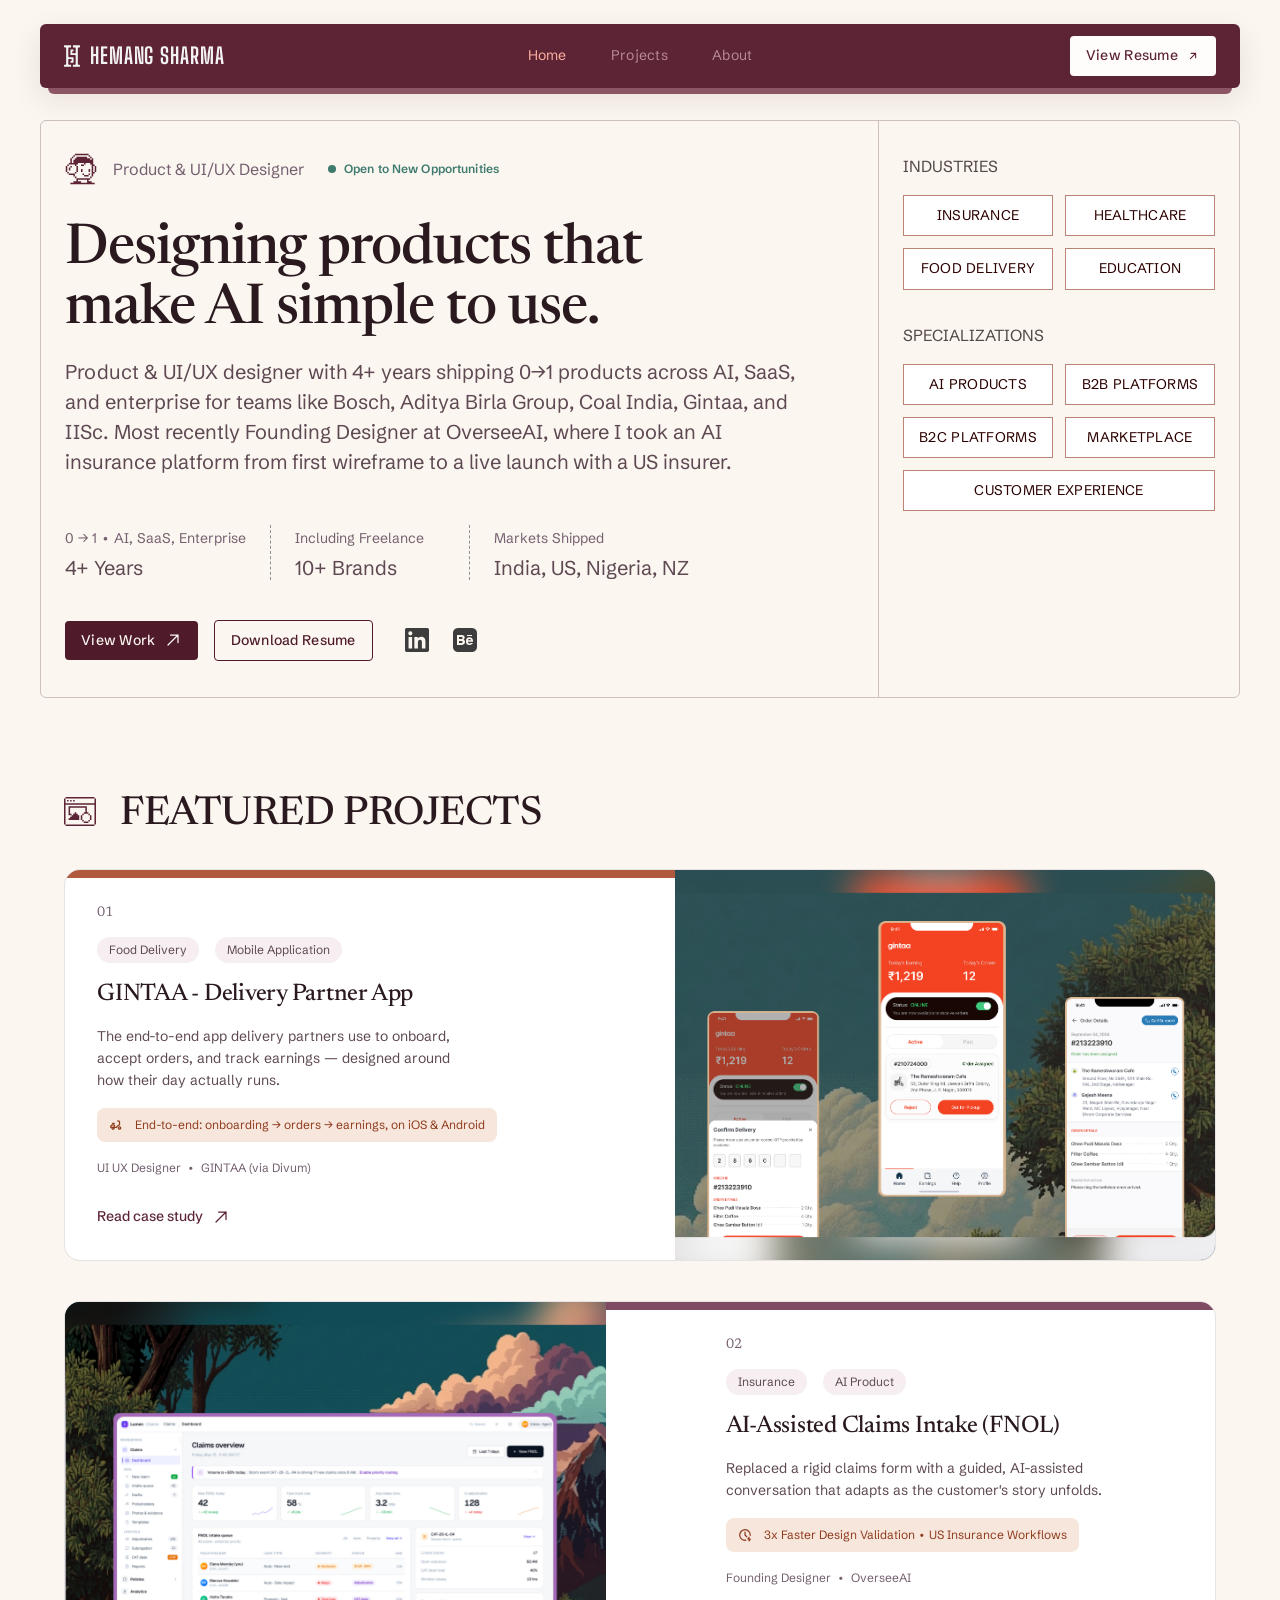
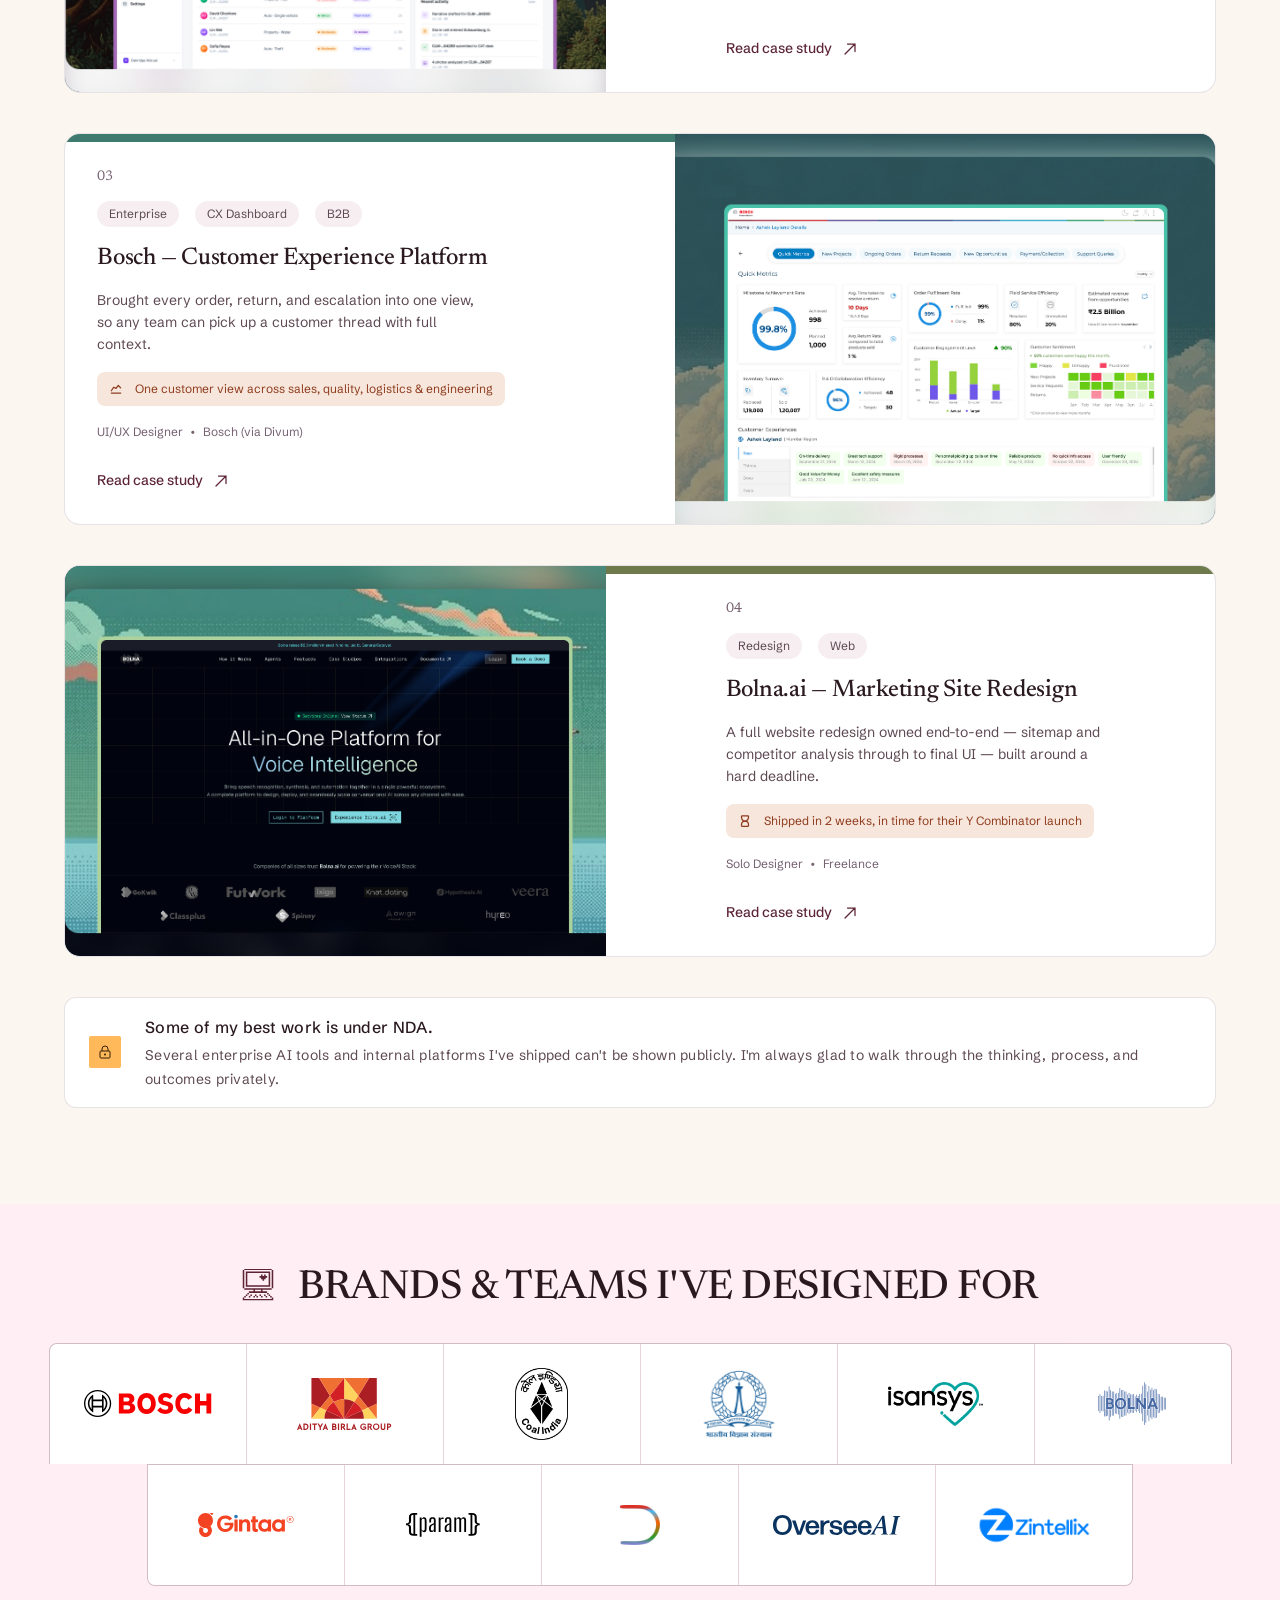
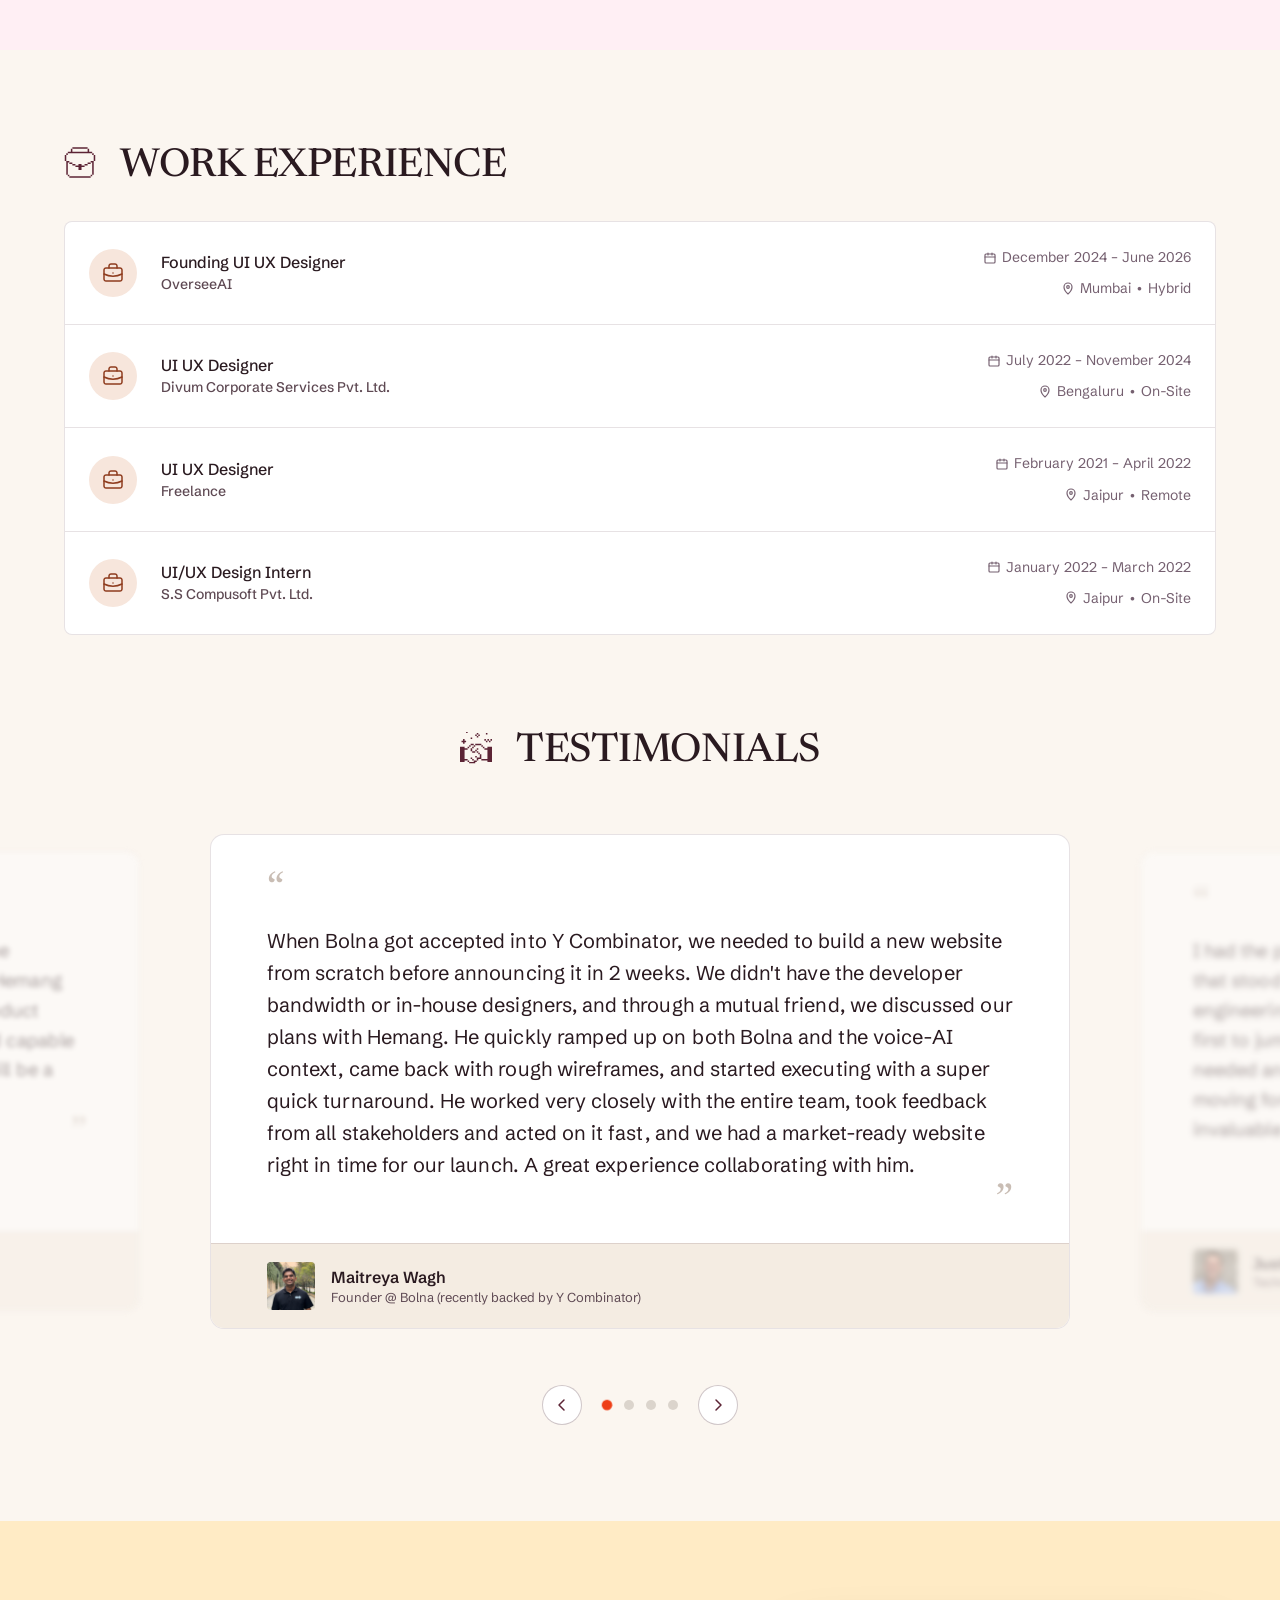
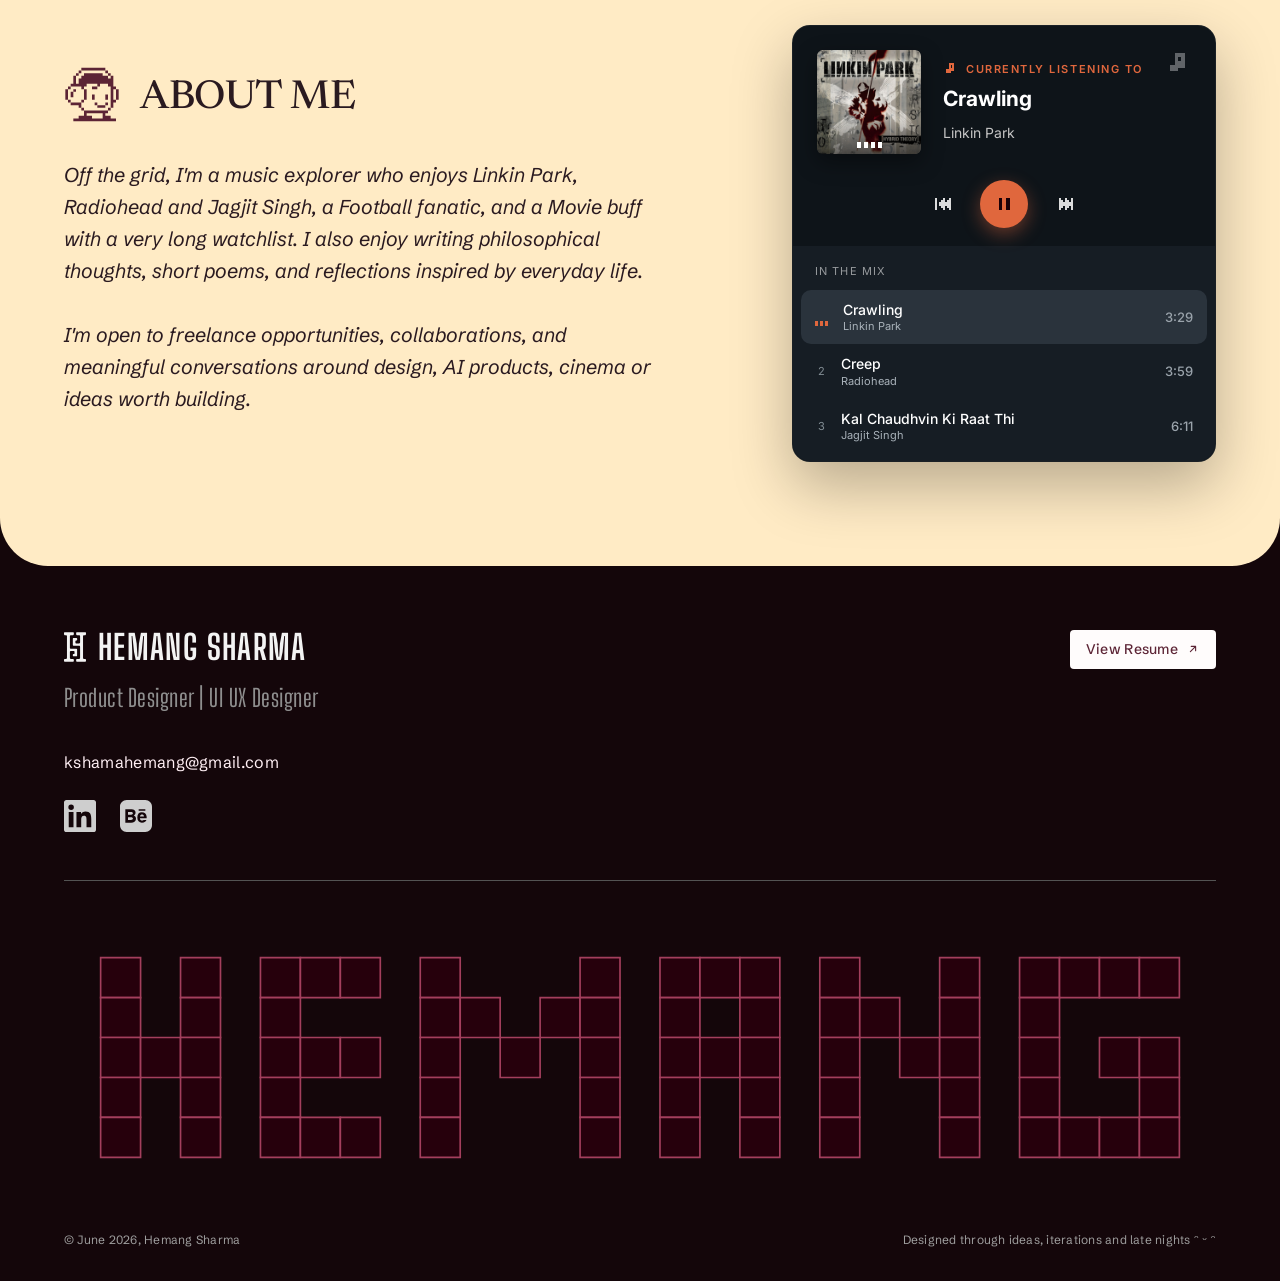
==== index.html @ e837368c "init commit" ====
<!DOCTYPE html>
<html lang="en">
<head>
<meta charset="UTF-8">
<meta name="viewport" content="width=device-width, initial-scale=1.0">
<title>Hemang Sharma — Product & UI/UX Designer</title>
<meta name="description" content="Product & UI/UX designer with 4+ years shipping 0→1 products across AI, SaaS, and enterprise.">
<link rel="preconnect" href="https://fonts.googleapis.com">
<link rel="preconnect" href="https://fonts.gstatic.com" crossorigin>
<link href="https://fonts.googleapis.com/css2?family=Newsreader:ital,opsz,wght@0,6..72,400;0,6..72,500;0,6..72,600;1,6..72,400;1,6..72,500&family=Schibsted+Grotesk:ital,wght@0,400;0,500;0,600;0,700;1,400;1,500&family=Big+Shoulders+Display:wght@400;500;600;700&family=Inter:wght@400;500;600;700&display=swap" rel="stylesheet">
<link rel="stylesheet" href="assets/styles.css">
<style id="ld-critical">
  #loader{display:none}
  html.loading{overflow:hidden}
  html.loading body{overflow:hidden}
  html.loading #loader{display:flex}
</style>
<script>
  (function(){
    try{
      var nav = (performance.getEntriesByType && performance.getEntriesByType('navigation')[0]) || null;
      var isReload = nav ? nav.type === 'reload' : (performance.navigation && performance.navigation.type === 1);
      var seen = false;
      try { seen = !!sessionStorage.getItem('hs_loaded'); } catch(e){}
      if(!seen || isReload){ document.documentElement.classList.add('loading'); }
    }catch(e){}
  })();
</script>
</head>
<body>

<!-- ============================ LOADER ============================ -->
<div id="loader" role="status" aria-live="polite" aria-label="Loading portfolio">
  <div class="ld-vignette" aria-hidden="true"></div>
  <div class="ld-top">
    <span class="ld-tag">PORTFOLIO</span>
    <span class="ld-tag">&copy; 2026</span>
  </div>

  <div class="ld-center">
    <div class="ld-mono" aria-hidden="true">
      <svg class="ghost" viewBox="0 0 60.87 82.07" fill="currentColor" xmlns="http://www.w3.org/2000/svg">
        <path d="M27.2,76.02c-.09-1.11-.96-2.07-2-2.05-2.62,0-4.03,0-6.65,0-1.13.09-2.25-.98-2.22-2.24v-17.44c0-1.27,1.03-2.3,2.3-2.3,2.96,0,6.22,0,8.52,0,1-.03,1.94.73,1.94,1.6-.01,1.11.02,4.02-.01,5.13-.05.84-.99,1.48-1.92,1.5-1.18,0,.2-.02-.99,0-.94.01-1.73.8-1.7,1.61,0,1.08-.02,2.17,0,3.25.02.84.91,1.54,1.86,1.51,3.54,0,4.52,0,8.06,0,.71.02,1.38-.37,1.69-.92.26-.41.18-.89.19-1.33,0-5.1,0-12,0-17.11.04-.87-.88-1.68-1.88-1.66-4.48,0-10.23,0-15.32,0-1.52,0-2.74-1.23-2.74-2.75V10.45c0-1.18.95-2.21,2.03-2.22,2.68-.01,4.16,0,6.84,0,1.1.03,1.99-1.08,2.02-2.24.01-1.36,0-2.15,0-3.52.06-1.05-.57-2.14-1.5-2.45C16.59,0,12.3.02,3.17.01c-.6.01-1.21-.06-1.81.06C.59.44-.04,1.32,0,2.27c0,1.44,0,2.29,0,3.72,0,1.17.94,2.29,2.03,2.24,2.62-.01,1.45-.02,4.08,0,1.16-.03,2.18,1.17,2.08,2.43v60.86c.08,1.25-.91,2.5-2.09,2.43-2.62,0-1.45,0-4.08,0-1.03,0-1.97.94-2.02,2.07-.02,1.49,0,2.21,0,3.7-.04,1.22.94,2.36,2.06,2.33,9.26.01,13.68,0,22.93,0,1.19.1,2.25-1.09,2.22-2.36,0-1.49.03-2.2-.01-3.68Z"/>
        <path d="M60.85,76.03c-.06-1.13-1-2.08-2.02-2.07-2.62,0-1.45,0-4.08,0-1.17.06-2.17-1.18-2.09-2.43V10.66c-.09-1.26.92-2.46,2.08-2.43,2.62-.01,1.45,0,4.08,0,1.1.05,2.03-1.07,2.03-2.24,0-1.43,0-2.29,0-3.72.04-.96-.59-1.83-1.36-2.2-.6-.12-1.21-.05-1.81-.06-9.13.01-13.42,0-22.56.01-.93.31-1.56,1.4-1.5,2.45.01,1.36,0,2.15,0,3.52.03,1.16.92,2.27,2.02,2.24,2.68,0,4.16-.01,6.84,0,1.08,0,2.02,1.04,2.03,2.22v17.95c0,1.44-1.16,2.61-2.61,2.61-2.55,0-6.55,0-8.35,0-1,.03-1.94-.73-1.94-1.6.01-1.11-.02-4,.01-5.11.05-.84.99-1.48,1.92-1.5,1.18,0,.04.02,1.22,0,.94-.01,1.73-.8,1.7-1.61,0-1.08.02-2.17,0-3.25-.02-.84-.91-1.54-1.86-1.51-3.54,0-4.76,0-8.3,0-.71-.02-1.38.37-1.69.92-.26.41-.18.89-.19,1.33,0,5.1,0,11.98,0,17.09-.04.87.88,1.68,1.88,1.66,4.46,0,10.51,0,15.59,0,1.44,0,2.61,1.17,2.61,2.61v31.71c.02,1.26-1.1,2.33-2.22,2.24-2.62-.01-4.03,0-6.65,0-1.04-.02-1.91.94-2,2.05-.04,1.49,0,2.2-.01,3.68-.03,1.28,1.03,2.46,2.22,2.36,9.26,0,13.68,0,22.93,0,1.12.03,2.11-1.11,2.06-2.33,0-1.49,0-2.21,0-3.7Z"/>
      </svg>
      <div class="ld-fill" id="ldFill">
        <svg viewBox="0 0 60.87 82.07" fill="currentColor" xmlns="http://www.w3.org/2000/svg">
          <path d="M27.2,76.02c-.09-1.11-.96-2.07-2-2.05-2.62,0-4.03,0-6.65,0-1.13.09-2.25-.98-2.22-2.24v-17.44c0-1.27,1.03-2.3,2.3-2.3,2.96,0,6.22,0,8.52,0,1-.03,1.94.73,1.94,1.6-.01,1.11.02,4.02-.01,5.13-.05.84-.99,1.48-1.92,1.5-1.18,0,.2-.02-.99,0-.94.01-1.73.8-1.7,1.61,0,1.08-.02,2.17,0,3.25.02.84.91,1.54,1.86,1.51,3.54,0,4.52,0,8.06,0,.71.02,1.38-.37,1.69-.92.26-.41.18-.89.19-1.33,0-5.1,0-12,0-17.11.04-.87-.88-1.68-1.88-1.66-4.48,0-10.23,0-15.32,0-1.52,0-2.74-1.23-2.74-2.75V10.45c0-1.18.95-2.21,2.03-2.22,2.68-.01,4.16,0,6.84,0,1.1.03,1.99-1.08,2.02-2.24.01-1.36,0-2.15,0-3.52.06-1.05-.57-2.14-1.5-2.45C16.59,0,12.3.02,3.17.01c-.6.01-1.21-.06-1.81.06C.59.44-.04,1.32,0,2.27c0,1.44,0,2.29,0,3.72,0,1.17.94,2.29,2.03,2.24,2.62-.01,1.45-.02,4.08,0,1.16-.03,2.18,1.17,2.08,2.43v60.86c.08,1.25-.91,2.5-2.09,2.43-2.62,0-1.45,0-4.08,0-1.03,0-1.97.94-2.02,2.07-.02,1.49,0,2.21,0,3.7-.04,1.22.94,2.36,2.06,2.33,9.26.01,13.68,0,22.93,0,1.19.1,2.25-1.09,2.22-2.36,0-1.49.03-2.2-.01-3.68Z"/>
          <path d="M60.85,76.03c-.06-1.13-1-2.08-2.02-2.07-2.62,0-1.45,0-4.08,0-1.17.06-2.17-1.18-2.09-2.43V10.66c-.09-1.26.92-2.46,2.08-2.43,2.62-.01,1.45,0,4.08,0,1.1.05,2.03-1.07,2.03-2.24,0-1.43,0-2.29,0-3.72.04-.96-.59-1.83-1.36-2.2-.6-.12-1.21-.05-1.81-.06-9.13.01-13.42,0-22.56.01-.93.31-1.56,1.4-1.5,2.45.01,1.36,0,2.15,0,3.52.03,1.16.92,2.27,2.02,2.24,2.68,0,4.16-.01,6.84,0,1.08,0,2.02,1.04,2.03,2.22v17.95c0,1.44-1.16,2.61-2.61,2.61-2.55,0-6.55,0-8.35,0-1,.03-1.94-.73-1.94-1.6.01-1.11-.02-4,.01-5.11.05-.84.99-1.48,1.92-1.5,1.18,0,.04.02,1.22,0,.94-.01,1.73-.8,1.7-1.61,0-1.08.02-2.17,0-3.25-.02-.84-.91-1.54-1.86-1.51-3.54,0-4.76,0-8.3,0-.71-.02-1.38.37-1.69.92-.26.41-.18.89-.19,1.33,0,5.1,0,11.98,0,17.09-.04.87.88,1.68,1.88,1.66,4.46,0,10.51,0,15.59,0,1.44,0,2.61,1.17,2.61,2.61v31.71c.02,1.26-1.1,2.33-2.22,2.24-2.62-.01-4.03,0-6.65,0-1.04-.02-1.91.94-2,2.05-.04,1.49,0,2.2-.01,3.68-.03,1.28,1.03,2.46,2.22,2.36,9.26,0,13.68,0,22.93,0,1.12.03,2.11-1.11,2.06-2.33,0-1.49,0-2.21,0-3.7Z"/>
        </svg>
      </div>
    </div>
    <div class="ld-name" id="ldName" aria-hidden="true"></div>
    <div class="ld-role">PRODUCT &amp; UI/UX DESIGNER</div>
  </div>

  <div class="ld-bottom">
    <div class="ld-track"><span class="ld-track-fill" id="ldTrackFill"></span></div>
    <div class="ld-count"><span id="ldCount">0</span><i>%</i></div>
  </div>
</div>
<script>
  (function(){
    var root = document.documentElement;
    var loader = document.getElementById('loader');
    if(!loader) return;
    var NAME = 'HEMANG SHARMA';

    // Build name letters with stagger index
    var nameEl = document.getElementById('ldName');
    for(var i=0;i<NAME.length;i++){
      var ch = NAME[i];
      var s = document.createElement('span');
      s.className = 'ld-ltr' + (ch === ' ' ? ' sp' : '');
      s.style.setProperty('--i', i);
      s.textContent = ch === ' ' ? '\u00A0' : ch;
      nameEl.appendChild(s);
    }

    // If we decided NOT to show the loader, clean up instantly.
    if(!root.classList.contains('loading')){ loader.parentNode && loader.parentNode.removeChild(loader); return; }
    try { sessionStorage.setItem('hs_loaded','1'); } catch(e){}

    var fill = document.getElementById('ldFill');
    var trackFill = document.getElementById('ldTrackFill');
    var countEl = document.getElementById('ldCount');

    var reduce = window.matchMedia && window.matchMedia('(prefers-reduced-motion: reduce)').matches;
    var DURATION = reduce ? 600 : 2000;
    var start = null, done = false;

    // easeOutExpo for a fast-then-settle feel
    function ease(t){ return t === 1 ? 1 : 1 - Math.pow(2, -10 * t); }

    function render(p){ // p: 0..1
      var pct = Math.round(p * 100);
      countEl.textContent = pct;
      fill.style.clipPath = 'inset(' + (100 - p*100).toFixed(2) + '% 0 0 0)';
      fill.style.webkitClipPath = 'inset(' + (100 - p*100).toFixed(2) + '% 0 0 0)';
      trackFill.style.transform = 'scaleX(' + p.toFixed(4) + ')';
    }

    function finish(){
      if(done) return; done = true;
      loader.classList.add('is-charged');           // pulse the mark
      setTimeout(function(){
        loader.classList.add('is-done');             // lift the panel
        var endMs = reduce ? 420 : 950;
        setTimeout(function(){
          root.classList.remove('loading');
          loader.setAttribute('aria-hidden','true');
          if(loader.parentNode) loader.parentNode.removeChild(loader);
          window.dispatchEvent(new CustomEvent('hs:loaded'));
        }, endMs);
      }, reduce ? 120 : 320);
    }

    function tick(ts){
      if(start === null) start = ts;
      var t = Math.min((ts - start) / DURATION, 1);
      render(ease(t));
      if(t < 1){ requestAnimationFrame(tick); }
      else { finish(); }
    }

    // kick off after a paint so entrance transitions register
    requestAnimationFrame(function(){
      loader.classList.add('is-in');
      requestAnimationFrame(tick);
    });

    // safety net: never trap the user
    setTimeout(function(){ if(!done){ render(1); finish(); } }, DURATION + 4000);
  })();
</script>

<!-- ============================ NAV ============================ -->
<header class="site-header">
  <div class="navbar">
    <div class="nav-inner">
        <a class="brandmark" href="#top" aria-label="Hemang Sharma home">
          <span class="hs">
            <svg viewBox="0 0 60.87 82.07" fill="currentColor" xmlns="http://www.w3.org/2000/svg" aria-hidden="true">
              <path d="M27.2,76.02c-.09-1.11-.96-2.07-2-2.05-2.62,0-4.03,0-6.65,0-1.13.09-2.25-.98-2.22-2.24v-17.44c0-1.27,1.03-2.3,2.3-2.3,2.96,0,6.22,0,8.52,0,1-.03,1.94.73,1.94,1.6-.01,1.11.02,4.02-.01,5.13-.05.84-.99,1.48-1.92,1.5-1.18,0,.2-.02-.99,0-.94.01-1.73.8-1.7,1.61,0,1.08-.02,2.17,0,3.25.02.84.91,1.54,1.86,1.51,3.54,0,4.52,0,8.06,0,.71.02,1.38-.37,1.69-.92.26-.41.18-.89.19-1.33,0-5.1,0-12,0-17.11.04-.87-.88-1.68-1.88-1.66-4.48,0-10.23,0-15.32,0-1.52,0-2.74-1.23-2.74-2.75V10.45c0-1.18.95-2.21,2.03-2.22,2.68-.01,4.16,0,6.84,0,1.1.03,1.99-1.08,2.02-2.24.01-1.36,0-2.15,0-3.52.06-1.05-.57-2.14-1.5-2.45C16.59,0,12.3.02,3.17.01c-.6.01-1.21-.06-1.81.06C.59.44-.04,1.32,0,2.27c0,1.44,0,2.29,0,3.72,0,1.17.94,2.29,2.03,2.24,2.62-.01,1.45-.02,4.08,0,1.16-.03,2.18,1.17,2.08,2.43v60.86c.08,1.25-.91,2.5-2.09,2.43-2.62,0-1.45,0-4.08,0-1.03,0-1.97.94-2.02,2.07-.02,1.49,0,2.21,0,3.7-.04,1.22.94,2.36,2.06,2.33,9.26.01,13.68,0,22.93,0,1.19.1,2.25-1.09,2.22-2.36,0-1.49.03-2.2-.01-3.68Z"/>
              <path d="M60.85,76.03c-.06-1.13-1-2.08-2.02-2.07-2.62,0-1.45,0-4.08,0-1.17.06-2.17-1.18-2.09-2.43V10.66c-.09-1.26.92-2.46,2.08-2.43,2.62-.01,1.45,0,4.08,0,1.1.05,2.03-1.07,2.03-2.24,0-1.43,0-2.29,0-3.72.04-.96-.59-1.83-1.36-2.2-.6-.12-1.21-.05-1.81-.06-9.13.01-13.42,0-22.56.01-.93.31-1.56,1.4-1.5,2.45.01,1.36,0,2.15,0,3.52.03,1.16.92,2.27,2.02,2.24,2.68,0,4.16-.01,6.84,0,1.08,0,2.02,1.04,2.03,2.22v17.95c0,1.44-1.16,2.61-2.61,2.61-2.55,0-6.55,0-8.35,0-1,.03-1.94-.73-1.94-1.6.01-1.11-.02-4,.01-5.11.05-.84.99-1.48,1.92-1.5,1.18,0,.04.02,1.22,0,.94-.01,1.73-.8,1.7-1.61,0-1.08.02-2.17,0-3.25-.02-.84-.91-1.54-1.86-1.51-3.54,0-4.76,0-8.3,0-.71-.02-1.38.37-1.69.92-.26.41-.18.89-.19,1.33,0,5.1,0,11.98,0,17.09-.04.87.88,1.68,1.88,1.66,4.46,0,10.51,0,15.59,0,1.44,0,2.61,1.17,2.61,2.61v31.71c.02,1.26-1.1,2.33-2.22,2.24-2.62-.01-4.03,0-6.65,0-1.04-.02-1.91.94-2,2.05-.04,1.49,0,2.2-.01,3.68-.03,1.28,1.03,2.46,2.22,2.36,9.26,0,13.68,0,22.93,0,1.12.03,2.11-1.11,2.06-2.33,0-1.49,0-2.21,0-3.7Z"/>
            </svg>
          </span>
          <span class="name">HEMANG SHARMA</span>
        </a>
        <nav class="nav-links">
          <a href="#top" class="active">Home</a>
          <a href="Projects.html">Projects</a>
          <a href="About.html">About</a>
        </nav>
      <div class="nav-right">
        <a class="btn-resume" href="#" data-resume>View Resume
          <svg viewBox="0 0 16 16" fill="none"><path d="M5 11 11 5M11 5H6M11 5v5" stroke="currentColor" stroke-width="1.25" stroke-linecap="round" stroke-linejoin="round"/></svg>
        </a>
        <button class="nav-toggle" aria-label="Open menu" data-menu-open><span></span><span></span><span></span></button>
      </div>
    </div>
  </div>
</header>

<!-- mobile sheet -->
<div class="mobile-sheet" id="mobileSheet">
  <div class="mobile-sheet-top">
    <span class="mobile-brand">
      <span class="hs">
        <svg viewBox="0 0 60.87 82.07" fill="currentColor" xmlns="http://www.w3.org/2000/svg" aria-hidden="true">
          <path d="M27.2,76.02c-.09-1.11-.96-2.07-2-2.05-2.62,0-4.03,0-6.65,0-1.13.09-2.25-.98-2.22-2.24v-17.44c0-1.27,1.03-2.3,2.3-2.3,2.96,0,6.22,0,8.52,0,1-.03,1.94.73,1.94,1.6-.01,1.11.02,4.02-.01,5.13-.05.84-.99,1.48-1.92,1.5-1.18,0,.2-.02-.99,0-.94.01-1.73.8-1.7,1.61,0,1.08-.02,2.17,0,3.25.02.84.91,1.54,1.86,1.51,3.54,0,4.52,0,8.06,0,.71.02,1.38-.37,1.69-.92.26-.41.18-.89.19-1.33,0-5.1,0-12,0-17.11.04-.87-.88-1.68-1.88-1.66-4.48,0-10.23,0-15.32,0-1.52,0-2.74-1.23-2.74-2.75V10.45c0-1.18.95-2.21,2.03-2.22,2.68-.01,4.16,0,6.84,0,1.1.03,1.99-1.08,2.02-2.24.01-1.36,0-2.15,0-3.52.06-1.05-.57-2.14-1.5-2.45C16.59,0,12.3.02,3.17.01c-.6.01-1.21-.06-1.81.06C.59.44-.04,1.32,0,2.27c0,1.44,0,2.29,0,3.72,0,1.17.94,2.29,2.03,2.24,2.62-.01,1.45-.02,4.08,0,1.16-.03,2.18,1.17,2.08,2.43v60.86c.08,1.25-.91,2.5-2.09,2.43-2.62,0-1.45,0-4.08,0-1.03,0-1.97.94-2.02,2.07-.02,1.49,0,2.21,0,3.7-.04,1.22.94,2.36,2.06,2.33,9.26.01,13.68,0,22.93,0,1.19.1,2.25-1.09,2.22-2.36,0-1.49.03-2.2-.01-3.68Z"/>
          <path d="M60.85,76.03c-.06-1.13-1-2.08-2.02-2.07-2.62,0-1.45,0-4.08,0-1.17.06-2.17-1.18-2.09-2.43V10.66c-.09-1.26.92-2.46,2.08-2.43,2.62-.01,1.45,0,4.08,0,1.1.05,2.03-1.07,2.03-2.24,0-1.43,0-2.29,0-3.72.04-.96-.59-1.83-1.36-2.2-.6-.12-1.21-.05-1.81-.06-9.13.01-13.42,0-22.56.01-.93.31-1.56,1.4-1.5,2.45.01,1.36,0,2.15,0,3.52.03,1.16.92,2.27,2.02,2.24,2.68,0,4.16-.01,6.84,0,1.08,0,2.02,1.04,2.03,2.22v17.95c0,1.44-1.16,2.61-2.61,2.61-2.55,0-6.55,0-8.35,0-1,.03-1.94-.73-1.94-1.6.01-1.11-.02-4,.01-5.11.05-.84.99-1.48,1.92-1.5,1.18,0,.04.02,1.22,0,.94-.01,1.73-.8,1.7-1.61,0-1.08.02-2.17,0-3.25-.02-.84-.91-1.54-1.86-1.51-3.54,0-4.76,0-8.3,0-.71-.02-1.38.37-1.69.92-.26.41-.18.89-.19,1.33,0,5.1,0,11.98,0,17.09-.04.87.88,1.68,1.88,1.66,4.46,0,10.51,0,15.59,0,1.44,0,2.61,1.17,2.61,2.61v31.71c.02,1.26-1.1,2.33-2.22,2.24-2.62-.01-4.03,0-6.65,0-1.04-.02-1.91.94-2,2.05-.04,1.49,0,2.2-.01,3.68-.03,1.28,1.03,2.46,2.22,2.36,9.26,0,13.68,0,22.93,0,1.12.03,2.11-1.11,2.06-2.33,0-1.49,0-2.21,0-3.7Z"/>
        </svg>
      </span>
      <span class="name">HEMANG SHARMA</span>
    </span>
    <button class="mobile-sheet-close" aria-label="Close menu" data-menu-close>×</button>
  </div>
  <nav>
    <a href="#top" class="active" data-menu-close>Home</a>
    <a href="Projects.html" data-menu-close>Projects</a>
    <a href="About.html" data-menu-close>About</a>
  </nav>
  <a class="btn-resume" href="#" data-resume>View Resume
    <svg viewBox="0 0 16 16" fill="none"><path d="M5 11 11 5M11 5H6M11 5v5" stroke="currentColor" stroke-width="1.25" stroke-linecap="round" stroke-linejoin="round"/></svg>
  </a>
</div>

<main id="top">
<!-- ============================ HERO ============================ -->
<section class="hero">
  <div class="hero-frame reveal">
    <div class="hero-cols">
      <!-- BOX 1 — intro / heading -->
      <div class="hero-left">
        <div class="hero-meta">
          <div class="hero-role">
            <span class="picon" aria-hidden="true">
              <img src="assets/icons/hero.svg" alt="" width="32" height="32">
            </span>
            <span>Product &amp; UI/UX Designer</span>
          </div>
          <div class="hero-open">
            <span class="dot"></span>
            <span>Open to New Opportunities</span>
          </div>
        </div>

        <h1 class="hero-h1">Designing products that make AI simple to use.</h1>
        <p class="hero-intro">Product &amp; UI/UX designer with 4+ years shipping 0&rarr;1 products across AI, SaaS, and enterprise for teams like Bosch, Aditya Birla Group, Coal India, Gintaa, and IISc. Most recently Founding Designer at OverseeAI, where I took an AI insurance platform from first wireframe to a live launch with a US insurer.</p>

        <div class="hero-stats">
          <div class="stat">
            <span class="label">0 &rarr; 1 &bull; AI, SaaS, Enterprise</span>
            <span class="value">4+ Years</span>
          </div>
          <span class="stat-div"></span>
          <div class="stat">
            <span class="label">Including Freelance</span>
            <span class="value">10+ Brands</span>
          </div>
          <span class="stat-div"></span>
          <div class="stat">
            <span class="label">Markets Shipped</span>
            <span class="value">India, US, Nigeria, NZ</span>
          </div>
        </div>

        <div class="hero-cta">
          <div class="cta-pair">
            <a class="btn btn-primary" href="#projects">View Work
              <svg viewBox="0 0 18 18" fill="none"><path d="M4 14 14 4M14 4H6.5M14 4v7.5" stroke="currentColor" stroke-width="1.25" stroke-linecap="round" stroke-linejoin="round"/></svg>
            </a>
            <a class="btn btn-outline" href="#" data-resume>Download Resume</a>
          </div>
          <div class="hero-social">
            <a href="https://www.linkedin.com/in/hemangsharma24/" target="_blank" rel="noopener" aria-label="LinkedIn">
              <svg viewBox="0 0 24 24" fill="currentColor"><path d="M20.45 20.45h-3.56v-5.57c0-1.33-.02-3.04-1.85-3.04-1.85 0-2.14 1.45-2.14 2.94v5.67H9.35V9h3.41v1.56h.05c.48-.9 1.64-1.85 3.37-1.85 3.6 0 4.27 2.37 4.27 5.45v6.29ZM5.34 7.43a2.06 2.06 0 1 1 0-4.13 2.06 2.06 0 0 1 0 4.13ZM7.12 20.45H3.55V9h3.57v11.45ZM22.22 0H1.77C.79 0 0 .77 0 1.73v20.54C0 23.23.79 24 1.77 24h20.45c.98 0 1.78-.77 1.78-1.73V1.73C24 .77 23.2 0 22.22 0Z"/></svg>
            </a>
            <a href="https://www.behance.net/hemangsharma24" target="_blank" rel="noopener" aria-label="Behance">
              <svg viewBox="0 0 24 24" fill="currentColor"><path d="M8.228 15.01H6V13H8.261C10.139 13 10.264 15.01 8.228 15.01ZM14.986 12.333H18.004C17.887 10.618 15.274 10.356 14.986 12.333ZM8.182 9H6V11H8.389C10.062 11 10.326 9 8.182 9ZM24 5V19C24 21.761 21.762 24 19 24H5C2.238 24 0 21.761 0 19V5C0 2.239 2.238 0 5 0H19C21.762 0 24 2.239 24 5ZM14 8H19V7H14V8ZM10.448 11.618C12.355 10.644 12.285 7.068 8.635 7.014H4V16.992H8.311C12.833 16.992 12.756 12.458 10.448 11.618ZM19.935 12.22C19.661 10.457 18.407 9.27 16.352 9.27C14.258 9.27 13 10.61 13 13.217C13 15.848 14.367 17 16.416 17C18.465 17 19.522 15.865 19.816 15H17.705C16.969 15.855 14.812 15.521 14.938 13.647H19.998C20.008 13.013 19.986 12.558 19.935 12.22Z"/></svg>
            </a>
          </div>
        </div>
      </div>

      <div class="hero-divider" aria-hidden="true"></div>

      <!-- BOX 2 — industries / what I did -->
      <div class="hero-right">
        <div class="panel-block">
          <div class="panel-label">INDUSTRIES</div>
          <div class="tag-cluster">
            <span class="ind-tag">INSURANCE</span>
            <span class="ind-tag">HEALTHCARE</span>
            <span class="ind-tag">FOOD DELIVERY</span>
            <span class="ind-tag">EDUCATION</span>
          </div>
        </div>
        <div class="panel-block">
          <div class="panel-label">SPECIALIZATIONS</div>
          <div class="tag-cluster">
            <span class="ind-tag">AI PRODUCTS</span>
            <span class="ind-tag">B2B PLATFORMS</span>
            <span class="ind-tag">B2C PLATFORMS</span>
            <span class="ind-tag">MARKETPLACE</span>
            <span class="ind-tag">CUSTOMER EXPERIENCE</span>
          </div>
        </div>
      </div>
    </div>
  </div>
</section>

<!-- ============================ PROJECTS ============================ -->
<section class="projects wrap" id="projects">
  <div class="section-head reveal">
    <span class="picon" aria-hidden="true">
      <img src="assets/icons/projects.svg" alt="" width="32" height="32">
    </span>
    <h2>FEATURED PROJECTS</h2>
  </div>

  <!-- Card 01 — GINTAA (image right) -->
  <article class="pcard img-right reveal">
    <span class="pcard-accent acc-terracotta"></span>
    <a class="pcard-stretch" href="Case-GINTAA.html" aria-label="Read the GINTAA case study"></a>
    <div class="pcard-body">
      <div class="pcard-idx">01</div>
      <div class="pcard-tags"><span class="pill">Food Delivery</span><span class="pill">Mobile Application</span></div>
      <h3>GINTAA - Delivery Partner App</h3>
      <p class="pcard-desc">The end-to-end app delivery partners use to onboard, accept orders, and track earnings &mdash; designed around how their day actually runs.</p>
      <span class="metric">
        <svg viewBox="0 0 14 14" fill="none"><path d="M9.33334 9.91667C9.33334 10.2261 9.45625 10.5228 9.67504 10.7416C9.89384 10.9604 10.1906 11.0833 10.5 11.0833C10.8094 11.0833 11.1062 10.9604 11.325 10.7416C11.5438 10.5228 11.6667 10.2261 11.6667 9.91667C11.6667 9.60725 11.5438 9.3105 11.325 9.09171C11.1062 8.87292 10.8094 8.75 10.5 8.75C10.1906 8.75 9.89384 8.87292 9.67504 9.09171C9.45625 9.3105 9.33334 9.60725 9.33334 9.91667Z" stroke="currentColor" stroke-width="1.25" stroke-linecap="round" stroke-linejoin="round"/><path d="M2.91667 9.33329V9.91663C2.91667 10.226 3.03958 10.5228 3.25838 10.7416C3.47717 10.9604 3.77391 11.0833 4.08333 11.0833C4.39275 11.0833 4.6895 10.9604 4.90829 10.7416C5.12708 10.5228 5.25 10.226 5.25 9.91663V6.99996H3.5C3.03587 6.99996 2.59075 7.18433 2.26256 7.51252C1.93437 7.84071 1.75 8.28583 1.75 8.74996V9.33329H7.58333C7.79954 8.70863 8.18822 8.15797 8.70439 7.74503C9.22056 7.33209 9.84311 7.07377 10.5 6.99996V4.08329C10.5 3.77387 10.3771 3.47713 10.1583 3.25833C9.9395 3.03954 9.64275 2.91663 9.33333 2.91663H8.75" stroke="currentColor" stroke-width="1.25" stroke-linecap="round" stroke-linejoin="round"/><path d="M3.5 5.25H5.25" stroke="currentColor" stroke-width="1.25" stroke-linecap="round" stroke-linejoin="round"/></svg>
        End-to-end: onboarding &rarr; orders &rarr; earnings, on iOS &amp; Android
      </span>
      <div class="pcard-role">UI UX Designer  •  GINTAA (via Divum)</div>
      <a class="read-link" href="Case-GINTAA.html">Read case study
        <svg viewBox="0 0 18 18" fill="none"><path d="M4 14 14 4M14 4H6.5M14 4v7.5" stroke="currentColor" stroke-width="1.25" stroke-linecap="round" stroke-linejoin="round"/></svg>
      </a>
    </div>
    <div class="pcard-media">
      <img class="pcard-bgfill" src="assets/img/thumb-gintaa.png" alt="" aria-hidden="true">
      <img class="pcard-thumb" src="assets/img/thumb-gintaa.png" alt="GINTAA delivery partner app — earnings, order assignment, and order detail screens">
    </div>
  </article>

  <!-- Card 02 — FNOL (image left) -->
  <article class="pcard img-left reveal">
    <span class="pcard-accent acc-plum"></span>
    <a class="pcard-stretch" href="Case-FNOL.html" aria-label="Read the AI-Assisted Claims Intake (FNOL) case study"></a>
    <div class="pcard-body">
      <div class="pcard-idx">02</div>
      <div class="pcard-tags"><span class="pill">Insurance</span><span class="pill">AI Product</span></div>
      <h3>AI-Assisted Claims Intake (FNOL)</h3>
      <p class="pcard-desc">Replaced a rigid claims form with a guided, AI-assisted conversation that adapts as the customer's story unfolds.</p>
      <span class="metric">
        <svg viewBox="0 0 14 14" fill="none"><path d="M12.2406 7.30921C12.3047 6.22379 12.0302 5.14525 11.455 4.22254C10.8798 3.29983 10.0323 2.57848 9.02949 2.15811C8.02672 1.73774 6.91817 1.63909 5.85693 1.87578C4.79569 2.11247 3.83412 2.67282 3.10501 3.47945C2.3759 4.28609 1.91523 5.2992 1.78662 6.37888C1.658 7.45856 1.86779 8.55154 2.38701 9.50688C2.90623 10.4622 3.70926 11.2328 4.6852 11.7121C5.66115 12.1915 6.76185 12.356 7.83531 12.183" stroke="currentColor" stroke-width="1.25" stroke-linecap="round" stroke-linejoin="round"/><path d="M7 4.08337V7.00004L8.75 8.75004" stroke="currentColor" stroke-width="1.25" stroke-linecap="round" stroke-linejoin="round"/><path d="M11.0834 9.33337L9.91669 11.0834H12.25L11.0834 12.8334" stroke="currentColor" stroke-width="1.25" stroke-linecap="round" stroke-linejoin="round"/></svg>
        3x Faster Design Validation &bull; US Insurance Workflows
      </span>
      <div class="pcard-role">Founding Designer  •  OverseeAI</div>
      <a class="read-link" href="Case-FNOL.html">Read case study
        <svg viewBox="0 0 18 18" fill="none"><path d="M4 14 14 4M14 4H6.5M14 4v7.5" stroke="currentColor" stroke-width="1.25" stroke-linecap="round" stroke-linejoin="round"/></svg>
      </a>
    </div>
    <div class="pcard-media">
      <img class="pcard-bgfill" src="assets/img/thumb-fnol.png" alt="" aria-hidden="true">
      <img class="pcard-thumb" src="assets/img/thumb-fnol.png" alt="Lumen — AI-assisted FNOL claims intake dashboard">
    </div>
  </article>

  <!-- Card 03 — Bosch (image right) -->
  <article class="pcard img-right reveal">
    <span class="pcard-accent acc-teal"></span>
    <a class="pcard-stretch" href="Case-Bosch.html" aria-label="Read the Bosch Customer Experience Platform case study"></a>
    <div class="pcard-body">
      <div class="pcard-idx">03</div>
      <div class="pcard-tags"><span class="pill">Enterprise</span><span class="pill">CX Dashboard</span><span class="pill">B2B</span></div>
      <h3>Bosch &mdash; Customer Experience Platform</h3>
      <p class="pcard-desc">Brought every order, return, and escalation into one view, so any team can pick up a customer thread with full context.</p>
      <span class="metric">
        <svg viewBox="0 0 14 14" fill="none"><path d="M2.33334 11.0834H11.6667" stroke="currentColor" stroke-width="1.25" stroke-linecap="round" stroke-linejoin="round"/><path d="M2.33334 8.75L4.66667 5.25L7 6.41667L9.33334 3.5L11.6667 5.83333" stroke="currentColor" stroke-width="1.25" stroke-linecap="round" stroke-linejoin="round"/></svg>
        One customer view across sales, quality, logistics &amp; engineering
      </span>
      <div class="pcard-role">UI/UX Designer  •  Bosch (via Divum)</div>
      <a class="read-link" href="Case-Bosch.html">Read case study
        <svg viewBox="0 0 18 18" fill="none"><path d="M4 14 14 4M14 4H6.5M14 4v7.5" stroke="currentColor" stroke-width="1.25" stroke-linecap="round" stroke-linejoin="round"/></svg>
      </a>
    </div>
    <div class="pcard-media">
      <img class="pcard-bgfill" src="assets/img/thumb-bosch.png" alt="" aria-hidden="true">
      <img class="pcard-thumb" src="assets/img/thumb-bosch.png" alt="Bosch customer experience platform dashboard">
    </div>
  </article>

  <!-- Card 04 — Bolna (image left) -->
  <article class="pcard img-left reveal">
    <span class="pcard-accent acc-sage"></span>
    <a class="pcard-stretch" href="Case-Bolna.html" aria-label="Read the Bolna.ai website redesign case study"></a>
    <div class="pcard-body">
      <div class="pcard-idx">04</div>
      <div class="pcard-tags"><span class="pill">Redesign</span><span class="pill">Web</span></div>
      <h3>Bolna.ai &mdash; Marketing Site Redesign</h3>
      <p class="pcard-desc">A full website redesign owned end-to-end &mdash; sitemap and competitor analysis through to final UI &mdash; built around a hard deadline.</p>
      <span class="metric">
        <svg viewBox="0 0 14 14" fill="none"><path d="M3.5 11.6667V10.5C3.5 9.57174 3.86875 8.6815 4.52513 8.02513C5.1815 7.36875 6.07174 7 7 7C7.92826 7 8.8185 7.36875 9.47487 8.02513C10.1313 8.6815 10.5 9.57174 10.5 10.5V11.6667C10.5 11.8214 10.4385 11.9697 10.3291 12.0791C10.2197 12.1885 10.0714 12.25 9.91667 12.25H4.08333C3.92862 12.25 3.78025 12.1885 3.67085 12.0791C3.56146 11.9697 3.5 11.8214 3.5 11.6667Z" stroke="currentColor" stroke-width="1.25" stroke-linecap="round" stroke-linejoin="round"/><path d="M3.5 3.5V2.33333C3.5 2.17862 3.56146 2.03025 3.67085 1.92085C3.78025 1.81146 3.92862 1.75 4.08333 1.75H9.91667C10.0714 1.75 10.2197 1.81146 10.3291 1.92085C10.4385 2.03025 10.5 2.17862 10.5 2.33333V3.5C10.5 4.42826 10.1313 5.3185 9.47487 5.97487C8.8185 6.63125 7.92826 7 7 7C6.07174 7 5.1815 6.63125 4.52513 5.97487C3.86875 5.3185 3.5 4.42826 3.5 3.5Z" stroke="currentColor" stroke-width="1.25" stroke-linecap="round" stroke-linejoin="round"/></svg>
        Shipped in 2 weeks, in time for their Y Combinator launch
      </span>
      <div class="pcard-role">Solo Designer  •  Freelance</div>
      <a class="read-link" href="Case-Bolna.html">Read case study
        <svg viewBox="0 0 18 18" fill="none"><path d="M4 14 14 4M14 4H6.5M14 4v7.5" stroke="currentColor" stroke-width="1.25" stroke-linecap="round" stroke-linejoin="round"/></svg>
      </a>
    </div>
    <div class="pcard-media">
      <img class="pcard-bgfill" src="assets/img/thumb-bolna.png" alt="" aria-hidden="true">
      <img class="pcard-thumb" src="assets/img/thumb-bolna.png" alt="Bolna.ai marketing site redesign — Voice Intelligence landing page">
    </div>
  </article>

  <!-- NDA note -->
  <div class="nda-note reveal">
    <span class="nda-ic">
      <svg viewBox="0 0 16 16" fill="none"><rect x="3" y="7" width="10" height="7" rx="1" stroke="currentColor" stroke-width="1"/><path d="M5 7V5a3 3 0 0 1 6 0v2" stroke="currentColor" stroke-width="1"/><circle cx="8" cy="10.5" r="1" fill="currentColor"/></svg>
    </span>
    <div>
      <div class="h">Some of my best work is under NDA.</div>
      <div class="p">Several enterprise AI tools and internal platforms I've shipped can't be shown publicly. I'm always glad to walk through the thinking, process, and outcomes privately.</div>
    </div>
  </div>
</section>

<!-- ============================ BRANDS ============================ -->
<section class="brands">
  <div class="wrap">
    <div class="section-head reveal">
      <span class="picon" aria-hidden="true">
        <img src="assets/icons/brands.svg" alt="" width="32" height="32">
      </span>
      <h2>BRANDS &amp; TEAMS I'VE DESIGNED FOR</h2>
    </div>
    <div class="logo-wall reveal">
      <div class="logo-grid row1">
        <div class="logo-cell"><img class="lg" src="assets/logos/bosch.svg" alt="Bosch"></div>
        <div class="logo-cell"><img class="lg lg-tall" src="assets/logos/aditya-birla.svg" alt="Aditya Birla Group"></div>
        <div class="logo-cell"><img class="lg lg-emblem" src="assets/logos/coal-india.png" alt="Coal India"></div>
        <div class="logo-cell"><img class="lg lg-emblem" src="assets/logos/iisc.jpg" alt="Indian Institute of Science"></div>
        <div class="logo-cell"><img class="lg" src="assets/logos/isansys.png" alt="Isansys"></div>
        <div class="logo-cell"><img class="lg" src="assets/logos/bolna.svg" alt="Bolna"></div>
      </div>
      <div class="logo-grid row2">
        <div class="logo-cell"><img class="lg" src="assets/logos/gintaa.svg" alt="Gintaa"></div>
        <div class="logo-cell"><img class="lg" src="assets/logos/param.svg" alt="param"></div>
        <div class="logo-cell"><img class="lg lg-divum" src="assets/logos/circle.png" alt="Divum"></div>
        <div class="logo-cell"><img class="lg" src="assets/logos/oversee.svg" alt="OverseeAI"></div>
        <div class="logo-cell"><img class="lg" src="assets/logos/zintellix.png" alt="Zintellix"></div>
      </div>
    </div>
  </div>
</section>

<!-- ============================ WORK EXPERIENCE ============================ -->
<section class="work wrap">
  <div class="section-head reveal">
    <span class="picon" aria-hidden="true">
      <img src="assets/icons/work.svg" alt="" width="32" height="32">
    </span>
    <h2>WORK EXPERIENCE</h2>
  </div>
  <div class="exp-list reveal">
    <div class="exp-row">
      <div class="exp-left">
        <span class="exp-ic"><img src="assets/icons/incard-work.svg" alt="" width="24" height="24"></span>
        <div><div class="exp-title">Founding UI UX Designer</div><div class="exp-co">OverseeAI</div></div>
      </div>
      <div class="exp-meta">
        <span class="m"><svg viewBox="0 0 14 14" fill="none"><rect x="2" y="3" width="10" height="9" rx="1" stroke="currentColor" stroke-width="1.17"/><path d="M2 6h10M5 2v2M9 2v2" stroke="currentColor" stroke-width="1.17" stroke-linecap="round"/></svg>December 2024 – June 2026</span>
        <span class="m"><svg viewBox="0 0 14 14" fill="none"><path d="M7 12s4-3.5 4-7A4 4 0 0 0 3 5c0 3.5 4 7 4 7Z" stroke="currentColor" stroke-width="1.17" stroke-linejoin="round"/><circle cx="7" cy="5" r="1.3" stroke="currentColor" stroke-width="1.17"/></svg>Mumbai &bull; Hybrid</span>
      </div>
    </div>
    <div class="exp-row">
      <div class="exp-left">
        <span class="exp-ic"><img src="assets/icons/incard-work.svg" alt="" width="24" height="24"></span>
        <div><div class="exp-title">UI UX Designer</div><div class="exp-co">Divum Corporate Services Pvt. Ltd.</div></div>
      </div>
      <div class="exp-meta">
        <span class="m"><svg viewBox="0 0 14 14" fill="none"><rect x="2" y="3" width="10" height="9" rx="1" stroke="currentColor" stroke-width="1.17"/><path d="M2 6h10M5 2v2M9 2v2" stroke="currentColor" stroke-width="1.17" stroke-linecap="round"/></svg>July 2022 – November 2024</span>
        <span class="m"><svg viewBox="0 0 14 14" fill="none"><path d="M7 12s4-3.5 4-7A4 4 0 0 0 3 5c0 3.5 4 7 4 7Z" stroke="currentColor" stroke-width="1.17" stroke-linejoin="round"/><circle cx="7" cy="5" r="1.3" stroke="currentColor" stroke-width="1.17"/></svg>Bengaluru &bull; On-Site</span>
      </div>
    </div>
    <div class="exp-row">
      <div class="exp-left">
        <span class="exp-ic"><img src="assets/icons/incard-work.svg" alt="" width="24" height="24"></span>
        <div><div class="exp-title">UI UX Designer</div><div class="exp-co">Freelance</div></div>
      </div>
      <div class="exp-meta">
        <span class="m"><svg viewBox="0 0 14 14" fill="none"><rect x="2" y="3" width="10" height="9" rx="1" stroke="currentColor" stroke-width="1.17"/><path d="M2 6h10M5 2v2M9 2v2" stroke="currentColor" stroke-width="1.17" stroke-linecap="round"/></svg>February 2021 – April 2022</span>
        <span class="m"><svg viewBox="0 0 14 14" fill="none"><path d="M7 12s4-3.5 4-7A4 4 0 0 0 3 5c0 3.5 4 7 4 7Z" stroke="currentColor" stroke-width="1.17" stroke-linejoin="round"/><circle cx="7" cy="5" r="1.3" stroke="currentColor" stroke-width="1.17"/></svg>Jaipur &bull; Remote</span>
      </div>
    </div>
    <div class="exp-row">
      <div class="exp-left">
        <span class="exp-ic"><img src="assets/icons/incard-work.svg" alt="" width="24" height="24"></span>
        <div><div class="exp-title">UI/UX Design Intern</div><div class="exp-co">S.S Compusoft Pvt. Ltd.</div></div>
      </div>
      <div class="exp-meta">
        <span class="m"><svg viewBox="0 0 14 14" fill="none"><rect x="2" y="3" width="10" height="9" rx="1" stroke="currentColor" stroke-width="1.17"/><path d="M2 6h10M5 2v2M9 2v2" stroke="currentColor" stroke-width="1.17" stroke-linecap="round"/></svg>January 2022 – March 2022</span>
        <span class="m"><svg viewBox="0 0 14 14" fill="none"><path d="M7 12s4-3.5 4-7A4 4 0 0 0 3 5c0 3.5 4 7 4 7Z" stroke="currentColor" stroke-width="1.17" stroke-linejoin="round"/><circle cx="7" cy="5" r="1.3" stroke="currentColor" stroke-width="1.17"/></svg>Jaipur &bull; On-Site</span>
      </div>
    </div>
  </div>
</section>

<!-- ============================ TESTIMONIALS ============================ -->
<section class="testi">
  <div class="wrap">
    <div class="section-head reveal">
      <span class="picon" aria-hidden="true">
        <img src="assets/icons/testimonials.svg" alt="" width="32" height="32">
      </span>
      <h2>TESTIMONIALS</h2>
    </div>
  </div>

  <div class="tcarousel reveal">
    <div class="tcarousel-viewport" id="tviewport">
      <div class="tcarousel-track" id="tcarTrack">
        <article class="tcard">
          <div class="tcard-body">
            <span class="tq tq-open">&ldquo;</span>
            <p class="tcard-text">When Bolna got accepted into Y Combinator, we needed to build a new website from scratch before announcing it in 2 weeks. We didn't have the developer bandwidth or in-house designers, and through a mutual friend, we discussed our plans with Hemang. He quickly ramped up on both Bolna and the voice-AI context, came back with rough wireframes, and started executing with a super quick turnaround. He worked very closely with the entire team, took feedback from all stakeholders and acted on it fast, and we had a market-ready website right in time for our launch. A great experience collaborating with him.</p>
            <span class="tq tq-close">&rdquo;</span>
          </div>
          <div class="tcard-foot">
            <img class="tcard-av" src="assets/img/avatar-maitreya.png" alt="Maitreya Wagh">
            <div><div class="tcard-nm">Maitreya Wagh</div><div class="tcard-rl">Founder @ Bolna (recently backed by Y Combinator)</div></div>
          </div>
        </article>

        <article class="tcard">
          <div class="tcard-body">
            <span class="tq tq-open">&ldquo;</span>
            <p class="tcard-text">I had the pleasure of working with Hemang as a UX Designer, and one quality that stood out above all else was their ability to move fast. Whenever our engineering team needed wireframes, often on short notice, Hemang was the first to jump in. He worked closely with engineering to understand what was needed and translated those requirements into designs that kept the team moving forward. Their responsiveness kept projects on track and made them an invaluable bridge between design and development.</p>
            <span class="tq tq-close">&rdquo;</span>
          </div>
          <div class="tcard-foot">
            <img class="tcard-av" src="assets/testi/av-justin.png" alt="Justin Theriot">
            <div><div class="tcard-nm">Justin Theriot</div><div class="tcard-rl">Technical Lead @ OverseeAI</div></div>
          </div>
        </article>

        <article class="tcard">
          <div class="tcard-body">
            <span class="tq tq-open">&ldquo;</span>
            <p class="tcard-text">I got to know Hemang through a referral, and working with him was a great experience. He took full ownership of the project, collaborated seamlessly with developers, and brought a clear understanding of design aesthetics. His efforts truly gave new life to an old website.</p>
            <span class="tq tq-close">&rdquo;</span>
          </div>
          <div class="tcard-foot">
            <img class="tcard-av" src="assets/testi/av-prabhav.png" alt="Prabhav Sharma">
            <div><div class="tcard-nm">Prabhav Sharma</div><div class="tcard-rl">Founder @ Zintellix</div></div>
          </div>
        </article>

        <article class="tcard">
          <div class="tcard-body">
            <span class="tq tq-open">&ldquo;</span>
            <p class="tcard-text">As Product Strategy and Execution Lead at Aditya Birla Group, I had the opportunity to work with Hemang during a key product engagement. Hemang brings strong ownership, rigour, and a thoughtful understanding of product design principles. I found him highly collaborative, detail-oriented, and capable of adding meaningful value during Product Sprints. I'm confident he will be a strong addition to any team he joins.</p>
            <span class="tq tq-close">&rdquo;</span>
          </div>
          <div class="tcard-foot">
            <img class="tcard-av" src="assets/testi/av-generic.png" alt="Industry professional, identity hidden by request">
            <div><div class="tcard-nm">Industry Professional <span class="tcard-hidden">(Identity hidden by request)</span></div><div class="tcard-rl">Product Strategy and Execution Lead @ Aditya Birla Group</div></div>
          </div>
        </article>
      </div>
    </div>
    <div class="carousel-nav">
      <button class="carousel-arrow" data-prev aria-label="Previous testimonial">
        <svg width="18" height="18" viewBox="0 0 18 18" fill="none"><path d="M11 4 6 9l5 5" stroke="currentColor" stroke-width="1.5" stroke-linecap="round" stroke-linejoin="round"/></svg>
      </button>
      <div class="dots" id="dots"></div>
      <button class="carousel-arrow" data-next aria-label="Next testimonial">
        <svg width="18" height="18" viewBox="0 0 18 18" fill="none"><path d="M7 4l5 5-5 5" stroke="currentColor" stroke-width="1.5" stroke-linecap="round" stroke-linejoin="round"/></svg>
      </button>
    </div>
  </div>
</section>

<!-- ============================ PERSONAL + PLAYER ============================ -->
<section class="personal" id="about">
  <div class="wrap personal-grid">
    <div class="personal-copy reveal">
      <div class="section-head">
        <span class="picon" aria-hidden="true">
          <img src="assets/icons/hero.svg" alt="" width="32" height="32">
        </span>
        <h2>ABOUT ME</h2>
      </div>
      <p>Off the grid, I'm a music explorer who enjoys Linkin Park, Radiohead and Jagjit Singh, a Football fanatic, and a Movie buff with a very long watchlist. I also enjoy writing philosophical thoughts, short poems, and reflections inspired by everyday life.</p>
      <p>I'm open to freelance opportunities, collaborations, and meaningful conversations around design, AI products, cinema or ideas worth building.</p>
    </div>

    <div class="player-col reveal">
      <div class="player" id="player">
        <div class="player-top">
          <div class="player-art-link" id="npArtLink">
            <img class="player-art" id="npArt" src="assets/img/lp-hybrid-theory.png" alt="Album artwork for the current track">
            <span class="art-eq" aria-hidden="true"><i></i><i></i><i></i><i></i></span>
          </div>
          <div class="player-info">
            <div class="np-label">
              <span class="np-ic" aria-hidden="true">
                <svg viewBox="0 0 16 16" shape-rendering="crispEdges" fill="currentColor"><path d="M6 2h6v2H6zM6 4h2v7H6zM10 4h2v5h-2zM3 9h5v4H3zM8 7h4v4H8z"/></svg>
              </span>
              Currently listening to
            </div>
            <span class="ttl" id="npTitle">Crawling</span>
            <div class="art" id="npArtist">Linkin Park</div>
          </div>
          <span class="player-brand" aria-hidden="true" title="Music">
            <svg viewBox="0 0 16 16" shape-rendering="crispEdges" fill="currentColor"><path d="M6 2h6v2H6zM6 4h2v7H6zM10 4h2v5h-2zM3 9h5v4H3zM8 7h4v4H8z"/></svg>
          </span>
        </div>
        <div class="player-controls">
          <button class="nav-btn" data-track-prev aria-label="Previous track"><svg viewBox="0 0 24 24" shape-rendering="crispEdges" fill="currentColor"><path d="M5 6h2v12H5zM13 6h2v12h-2zM11 8h2v8h-2zM9 10h2v4H9zM19 6h2v12h-2zM17 8h2v8h-2zM15 10h2v4h-2z"/></svg></button>
          <button class="play" id="playBtn" aria-label="Play or pause preview"></button>
          <button class="nav-btn" data-track-next aria-label="Next track"><svg viewBox="0 0 24 24" shape-rendering="crispEdges" fill="currentColor"><path d="M5 6h2v12H5zM7 8h2v8H7zM9 10h2v4H9zM11 6h2v12h-2zM13 8h2v8h-2zM15 10h2v4h-2zM17 6h2v12h-2z"/></svg></button>
        </div>
        <div class="player-list">
          <div class="preview-label">In the mix</div>
          <button type="button" class="track on" data-i="0">
            <span class="num">1</span>
            <span class="eq" aria-hidden="true"><i></i><i></i><i></i></span>
            <span class="meta"><span class="tn">Crawling</span><span class="ta">Linkin Park</span></span>
            <span class="dur">3:29</span>
          </button>
          <button type="button" class="track" data-i="1">
            <span class="num">2</span>
            <span class="eq" aria-hidden="true"><i></i><i></i><i></i></span>
            <span class="meta"><span class="tn">Creep</span><span class="ta">Radiohead</span></span>
            <span class="dur">3:59</span>
          </button>
          <button type="button" class="track" data-i="2">
            <span class="num">3</span>
            <span class="eq" aria-hidden="true"><i></i><i></i><i></i></span>
            <span class="meta"><span class="tn">Kal Chaudhvin Ki Raat Thi</span><span class="ta">Jagjit Singh</span></span>
            <span class="dur">6:11</span>
          </button>
        </div>
      </div>
    </div>
  </div>
</section>
</main>

<!-- ============================ FOOTER ============================ -->
<footer class="site-footer">
  <div class="wrap footer-inner">
    <div class="footer-top">
      <div class="footer-brand">
        <div class="row">
          <span class="hs">
            <svg viewBox="0 0 60.87 82.07" fill="currentColor" xmlns="http://www.w3.org/2000/svg" aria-hidden="true">
              <path d="M27.2,76.02c-.09-1.11-.96-2.07-2-2.05-2.62,0-4.03,0-6.65,0-1.13.09-2.25-.98-2.22-2.24v-17.44c0-1.27,1.03-2.3,2.3-2.3,2.96,0,6.22,0,8.52,0,1-.03,1.94.73,1.94,1.6-.01,1.11.02,4.02-.01,5.13-.05.84-.99,1.48-1.92,1.5-1.18,0,.2-.02-.99,0-.94.01-1.73.8-1.7,1.61,0,1.08-.02,2.17,0,3.25.02.84.91,1.54,1.86,1.51,3.54,0,4.52,0,8.06,0,.71.02,1.38-.37,1.69-.92.26-.41.18-.89.19-1.33,0-5.1,0-12,0-17.11.04-.87-.88-1.68-1.88-1.66-4.48,0-10.23,0-15.32,0-1.52,0-2.74-1.23-2.74-2.75V10.45c0-1.18.95-2.21,2.03-2.22,2.68-.01,4.16,0,6.84,0,1.1.03,1.99-1.08,2.02-2.24.01-1.36,0-2.15,0-3.52.06-1.05-.57-2.14-1.5-2.45C16.59,0,12.3.02,3.17.01c-.6.01-1.21-.06-1.81.06C.59.44-.04,1.32,0,2.27c0,1.44,0,2.29,0,3.72,0,1.17.94,2.29,2.03,2.24,2.62-.01,1.45-.02,4.08,0,1.16-.03,2.18,1.17,2.08,2.43v60.86c.08,1.25-.91,2.5-2.09,2.43-2.62,0-1.45,0-4.08,0-1.03,0-1.97.94-2.02,2.07-.02,1.49,0,2.21,0,3.7-.04,1.22.94,2.36,2.06,2.33,9.26.01,13.68,0,22.93,0,1.19.1,2.25-1.09,2.22-2.36,0-1.49.03-2.2-.01-3.68Z"/>
              <path d="M60.85,76.03c-.06-1.13-1-2.08-2.02-2.07-2.62,0-1.45,0-4.08,0-1.17.06-2.17-1.18-2.09-2.43V10.66c-.09-1.26.92-2.46,2.08-2.43,2.62-.01,1.45,0,4.08,0,1.1.05,2.03-1.07,2.03-2.24,0-1.43,0-2.29,0-3.72.04-.96-.59-1.83-1.36-2.2-.6-.12-1.21-.05-1.81-.06-9.13.01-13.42,0-22.56.01-.93.31-1.56,1.4-1.5,2.45.01,1.36,0,2.15,0,3.52.03,1.16.92,2.27,2.02,2.24,2.68,0,4.16-.01,6.84,0,1.08,0,2.02,1.04,2.03,2.22v17.95c0,1.44-1.16,2.61-2.61,2.61-2.55,0-6.55,0-8.35,0-1,.03-1.94-.73-1.94-1.6.01-1.11-.02-4,.01-5.11.05-.84.99-1.48,1.92-1.5,1.18,0,.04.02,1.22,0,.94-.01,1.73-.8,1.7-1.61,0-1.08.02-2.17,0-3.25-.02-.84-.91-1.54-1.86-1.51-3.54,0-4.76,0-8.3,0-.71-.02-1.38.37-1.69.92-.26.41-.18.89-.19,1.33,0,5.1,0,11.98,0,17.09-.04.87.88,1.68,1.88,1.66,4.46,0,10.51,0,15.59,0,1.44,0,2.61,1.17,2.61,2.61v31.71c.02,1.26-1.1,2.33-2.22,2.24-2.62-.01-4.03,0-6.65,0-1.04-.02-1.91.94-2,2.05-.04,1.49,0,2.2-.01,3.68-.03,1.28,1.03,2.46,2.22,2.36,9.26,0,13.68,0,22.93,0,1.12.03,2.11-1.11,2.06-2.33,0-1.49,0-2.21,0-3.7Z"/>
            </svg>
          </span>
          <span class="name">HEMANG SHARMA</span>
        </div>
        <div class="sub">Product Designer | UI UX Designer</div>
        <div class="footer-contact">
          <button class="footer-email" id="emailBtn" data-email="kshamahemang@gmail.com">
            kshamahemang@gmail.com <span class="copied">Copied!</span>
          </button>
          <div class="footer-social">
            <a href="https://www.linkedin.com/in/hemangsharma24/" target="_blank" rel="noopener" aria-label="LinkedIn">
              <svg viewBox="0 0 24 24" fill="currentColor"><path d="M20.45 20.45h-3.56v-5.57c0-1.33-.02-3.04-1.85-3.04-1.85 0-2.14 1.45-2.14 2.94v5.67H9.35V9h3.41v1.56h.05c.48-.9 1.64-1.85 3.37-1.85 3.6 0 4.27 2.37 4.27 5.45v6.29ZM5.34 7.43a2.06 2.06 0 1 1 0-4.13 2.06 2.06 0 0 1 0 4.13ZM7.12 20.45H3.55V9h3.57v11.45ZM22.22 0H1.77C.79 0 0 .77 0 1.73v20.54C0 23.23.79 24 1.77 24h20.45c.98 0 1.78-.77 1.78-1.73V1.73C24 .77 23.2 0 22.22 0Z"/></svg>
            </a>
            <a href="https://www.behance.net/hemangsharma24" target="_blank" rel="noopener" aria-label="Behance">
              <svg viewBox="0 0 32 32" fill="currentColor"><path d="M10.9707 20.0133H8V17.3333H11.0147C13.5187 17.3333 13.6853 20.0133 10.9707 20.0133ZM19.9813 16.444H24.0053C23.8493 14.1573 20.3653 13.808 19.9813 16.444ZM10.9093 12H8V14.6667H11.1853C13.416 14.6667 13.768 12 10.9093 12ZM32 6.66667V25.3333C32 29.0147 29.016 32 25.3333 32H6.66667C2.984 32 0 29.0147 0 25.3333V6.66667C0 2.98533 2.984 0 6.66667 0H25.3333C29.016 0 32 2.98533 32 6.66667ZM18.6667 10.6667H25.3333V9.33333H18.6667V10.6667ZM13.9307 15.4907C16.4733 14.192 16.38 9.424 11.5133 9.352H5.33333V22.656H11.0813C17.1107 22.656 17.008 16.6107 13.9307 15.4907ZM26.58 16.2933C26.2147 13.9427 24.5427 12.36 21.8027 12.36C19.0107 12.36 17.3333 14.1467 17.3333 17.6227C17.3333 21.1307 19.156 22.6667 21.888 22.6667C24.62 22.6667 26.0293 21.1533 26.4213 20H23.6067C22.6253 21.14 19.7493 20.6947 19.9173 18.196H26.664C26.6773 17.3507 26.648 16.744 26.58 16.2933Z"/></svg>
            </a>
          </div>
        </div>
      </div>
      <a class="btn-resume" href="#" data-resume>View Resume
        <svg viewBox="0 0 16 16" fill="none"><path d="M5 11 11 5M11 5H6M11 5v5" stroke="currentColor" stroke-width="1.25" stroke-linecap="round" stroke-linejoin="round"/></svg>
      </a>
    </div>
    <div class="footer-divider"></div>
    <div class="footer-wordmark">
      <img src="assets/hemang-pixel-wordmark.svg" alt="HEMANG">
    </div>
    <div class="footer-bottom">
      <span>&copy; June 2026, Hemang Sharma</span>
      <span>Designed through ideas, iterations and late nights &#7508; &#7509; &#7508;</span>
    </div>
  </div>
</footer>

<template id="__bundler_thumbnail">
  <svg xmlns="http://www.w3.org/2000/svg" viewBox="0 0 100 100"><rect width="100" height="100" fill="#5C2435"/><text x="50" y="64" font-family="Georgia, serif" font-size="34" fill="#FBF6F0" text-anchor="middle">HS</text></svg>
</template>

<script src="assets/app.js"></script>
</body>
</html>
---- assets/styles.css ----
/* ============================================================
   Hemang Sharma — Portfolio
   Warm Editorial Minimal · Newsreader + Schibsted Grotesk on burgundy & cream
   (wordmark = Big Shoulders Display; media player = Inter — both preserved)
   Tokens mapped 1:1 from the Figma frame "Home" (1440) + design system
   ============================================================ */

:root{
  /* ---- Surfaces ---- */
  --paper:#FBF6F0;
  --surface:#FFFFFF;
  --card-img-bg:#F7EEEC;
  --brands-bg:#FFEFF4;
  --peach-bg:#FFEBC5;
  --footer-bg:#14060A;

  /* ---- Ink ---- */
  --ink:#2A1A20;
  --ink-2:#5E4953;
  --ink-3:#756070;

  /* ---- Brand ---- */
  --burgundy:#5C2435;
  --burgundy-deep:#4F1A2A;
  --nav-strip:#8B5565;
  --nav-link:#FFC7B8;

  /* ---- Tags / chips ---- */
  --tag-bg:#F6EEF1;
  --tag-text:#5E4953;
  --ind-border:#BA8374;
  --ind-text:#2D0000;
  --metric-bg:#F7E6DC;
  --metric-text:#8F3C1E;
  --teal:#3E7A6E;

  /* ---- Category accents (card top bar only) ---- */
  --cat-terracotta:#B0593C;
  --cat-plum:#7E4B63;
  --cat-teal:#3E7A6E;
  --cat-sage:#6E7A4B;

  /* ---- Lines ---- */
  --border:rgba(58,22,32,.12);
  --border-strong:rgba(58,22,32,.24);
  --dash:#8F8F8F;

  /* ---- Radius ---- */
  --r-sm:4px; --r-md:8px; --r-lg:12px; --r-pill:999px;

  /* ---- Type ---- */
  --font-display:'Newsreader',Georgia,'Times New Roman',serif;
  --font-ui:'Schibsted Grotesk',system-ui,-apple-system,sans-serif;
  --font-mark:'Big Shoulders Display','Schibsted Grotesk',sans-serif;
  --font-alt:'Schibsted Grotesk',system-ui,-apple-system,sans-serif;
  --font-inter:'Inter',system-ui,sans-serif;

  --container:1312px;
  --gutter:64px;
  --frame:1360px;   /* nav + hero container width (40px page gutters) */
}

*{box-sizing:border-box;margin:0;padding:0}
html{scroll-behavior:smooth}
body{
  background:var(--paper);
  color:var(--ink);
  font-family:var(--font-ui);
  font-size:16px;
  line-height:1.65;
  -webkit-font-smoothing:antialiased;
  text-rendering:optimizeLegibility;
  overflow-x:hidden;
}
img{display:block;max-width:100%}
a{color:inherit;text-decoration:none}
button{font-family:inherit;cursor:pointer}
::selection{background:var(--burgundy);color:var(--paper)}

.wrap{max-width:calc(var(--container) + var(--gutter) * 2);margin:0 auto;padding:0 var(--gutter)}

/* ============================================================
   NAV
   ============================================================ */
.site-header{
  position:sticky;top:0;z-index:100;
  padding:24px 40px 0;
  pointer-events:none;
}
.navbar{
  max-width:var(--frame);margin:0 auto;
  pointer-events:auto;
  background:var(--burgundy);
  border-radius:6px;
  position:relative;
  box-shadow:0 10px 30px rgba(58,22,32,.10);
}
.navbar::after{
  content:"";position:absolute;left:8px;right:8px;bottom:-6px;height:6px;
  background:var(--nav-strip);border-radius:0 0 6px 6px;
}
.nav-inner{
  position:relative;
  height:64px;display:flex;align-items:center;justify-content:space-between;
  padding:0 24px;
}
.brandmark{display:flex;align-items:center;gap:10px;flex:0 0 auto;position:relative;z-index:1}
.brandmark .hs{width:16px;height:22px;flex:0 0 auto;color:#F3F3F3}
.brandmark .hs svg{display:block;width:100%;height:100%}
.brandmark .name{
  font-family:var(--font-mark);font-weight:700;font-size:22px;line-height:1;
  letter-spacing:.04em;color:#F3F3F3;
}
.nav-links{
  display:flex;align-items:center;gap:40px;
  position:absolute;left:50%;top:50%;transform:translate(-50%,-50%);
}
.nav-links a{
  font-family:var(--font-alt);font-weight:400;font-size:14px;letter-spacing:.02em;
  color:#B98A95;transition:color .2s;padding:4px 2px;
}
.nav-links a:hover{color:#FFE3DA}
.nav-links a.active{color:#FFB1A0}
.nav-right{display:flex;align-items:center;gap:16px;flex:0 0 auto;position:relative;z-index:1}
.btn-resume{
  display:inline-flex;align-items:center;gap:8px;white-space:nowrap;
  background:#FFFCFC;color:var(--burgundy);
  font-family:var(--font-alt);font-weight:500;font-size:14px;letter-spacing:.02em;
  padding:8px 16px;border-radius:var(--r-sm);transition:transform .15s,box-shadow .15s;
}
.btn-resume:hover{transform:translateY(-1px);box-shadow:0 6px 16px rgba(0,0,0,.18)}
.btn-resume svg{width:14px;height:14px}
.nav-toggle{display:none;background:none;border:0;padding:6px}
.nav-toggle span{display:block;width:22px;height:2px;background:var(--nav-link);margin:4px 0;border-radius:2px;transition:.25s}

/* mobile menu sheet */
.mobile-sheet{
  position:fixed;inset:0;z-index:200;background:var(--burgundy);
  display:flex;flex-direction:column;padding:28px 24px;
  transform:translateY(-100%);transition:transform .3s ease;visibility:hidden;
}
.mobile-sheet.open{transform:translateY(0);visibility:visible}
.mobile-sheet-top{display:flex;align-items:center;justify-content:space-between;margin-bottom:48px}
.mobile-brand{display:flex;align-items:center;gap:10px}
.mobile-brand .hs{width:16px;height:22px;flex:0 0 auto;color:#F3F3F3}
.mobile-brand .hs svg{display:block;width:100%;height:100%}
.mobile-brand .name{font-family:var(--font-mark);font-weight:700;font-size:20px;letter-spacing:.04em;color:#F3F3F3;line-height:1}
.mobile-sheet-close{background:none;border:0;color:var(--nav-link);font-size:30px;line-height:1}
.mobile-sheet nav{display:flex;flex-direction:column;gap:28px}
.mobile-sheet nav a{font-family:var(--font-display);font-size:32px;color:#D7B4BC;transition:color .2s}
.mobile-sheet nav a.active{color:#FFB1A0}
.mobile-sheet .btn-resume{margin-top:auto;justify-content:center}

/* ============================================================
   GENERIC SECTION HEADING
   ============================================================ */
.section-head{display:flex;align-items:center;gap:24px;margin-bottom:32px}
.section-head .picon{
  width:32px;height:32px;flex:0 0 auto;color:var(--ink);
  transform:translateY(-4.5px);
}
.section-head .picon img{width:100%;height:100%;display:block}
.section-head h2{
  font-family:var(--font-display);font-weight:500;font-size:40px;line-height:1.08;
  color:var(--ink);letter-spacing:-.011em;
}

/* ============================================================
   HERO  — bordered editorial container, 40px page gutters
   ============================================================ */
.hero{padding:32px 40px 0}
.hero-frame{
  max-width:var(--frame);margin:0 auto;
  border:1px solid var(--border-strong);
  border-radius:6px;
  background:transparent;
  overflow:hidden;
}
.hero-cols{
  display:grid;
  grid-template-columns:minmax(0,1fr) 1px 360px;
  align-items:stretch;
}
.hero-divider{background:var(--border-strong);width:1px}
/* About hero: no internal divider between intro and ID card (desktop only).
   Keep the divider element in grid flow (width 0, transparent) so the ID-card
   panel stays placed in the 360px column instead of collapsing left. */
@media(min-width:921px){
  .hero-cols:has(.id-col){grid-template-columns:minmax(0,1fr) 0px 360px}
  .hero-cols:has(.id-col) .hero-divider{width:0;background:transparent}
}
.hero-left{padding:32px 40px 36px 24px;display:flex;flex-direction:column;min-width:0}
.hero-right{padding:32px 24px 36px 24px;display:flex;flex-direction:column;gap:32px;justify-content:flex-start}

.hero-meta{display:flex;align-items:center;gap:24px;flex-wrap:wrap;margin-bottom:36px}
.hero-role{display:flex;align-items:center;gap:16px}
.hero-role .picon{width:32px;height:32px;color:var(--ink-3)}
.hero-role .picon img{width:100%;height:100%;display:block}
.hero-role span{font-size:16px;color:var(--ink-3)}
.hero-open{display:flex;align-items:center;gap:8px}
.hero-open .dot{
  width:8px;height:8px;border-radius:50%;background:#3E7A6E;flex:0 0 auto;
  box-shadow:0 0 0 0 rgba(62,122,110,.55);
}
.hero-open span{font-size:12px;color:#3E7A6E;font-weight:600;letter-spacing:.01em}
@media(prefers-reduced-motion:no-preference){
  .hero-open .dot{animation:breathe 1.8s ease-in-out infinite}
  .hero-open span{animation:openGlow 1.8s ease-in-out infinite}
}
@keyframes breathe{
  0%{box-shadow:0 0 0 0 rgba(62,122,110,.55);transform:scale(1)}
  70%{box-shadow:0 0 0 7px rgba(62,122,110,0);transform:scale(1.15)}
  100%{box-shadow:0 0 0 0 rgba(62,122,110,0);transform:scale(1)}
}
@keyframes openGlow{0%,100%{opacity:1}50%{opacity:.55}}

.hero-h1{
  font-family:var(--font-display);font-weight:500;font-size:56px;line-height:1.07;
  color:var(--ink);max-width:18ch;margin-bottom:16px;letter-spacing:-.018em;
}
.hero-intro{font-size:20px;line-height:1.5;color:var(--ink-2);max-width:62ch;margin-bottom:40px}

.panel-block .panel-label{
  font-size:16px;color:#544946;margin-bottom:16px;font-weight:400;
}
.tag-cluster{display:grid;grid-template-columns:1fr 1fr;gap:12px}
.tag-cluster .ind-tag:last-child:nth-child(odd){grid-column:1 / -1}
.ind-tag{
  display:inline-flex;align-items:center;justify-content:center;
  background:var(--surface);border:1px solid var(--ind-border);
  color:var(--ind-text);font-size:14px;letter-spacing:.02em;
  padding:8px 12px;white-space:nowrap;
}

.hero-stats{display:flex;flex-wrap:wrap;align-items:center;gap:24px;margin:8px 0 40px}
.stat{display:flex;flex-direction:column;gap:8px;min-width:150px}
.stat .label{font-size:14px;color:var(--ink-3)}
.stat .value{font-size:20px;color:var(--ink-2);line-height:1}
.stat-div{width:1px;height:55px;border-left:1px dashed var(--dash);align-self:center}

.hero-cta{display:flex;align-items:center;gap:32px;flex-wrap:wrap;margin-top:auto}
.cta-pair{display:flex;align-items:center;gap:16px;flex-wrap:wrap}
.btn{
  display:inline-flex;align-items:center;gap:8px;white-space:nowrap;
  font-family:var(--font-ui);font-weight:500;font-size:14px;letter-spacing:.02em;
  padding:8px 16px;border-radius:var(--r-sm);transition:transform .15s,background .18s,box-shadow .15s;
}
.btn svg{width:18px;height:18px}
.btn-primary{background:var(--burgundy-deep);color:var(--paper)}
.btn-primary:hover{background:#3A1620;transform:translateY(-1px);box-shadow:0 8px 20px rgba(58,22,32,.22)}
.btn-outline{background:transparent;border:1px solid var(--burgundy-deep);color:var(--burgundy-deep)}
.btn-outline:hover{background:var(--tag-bg)}
.hero-social{display:flex;align-items:center;gap:24px}
.hero-social a{width:24px;height:24px;color:#3D3D3D;transition:color .18s,transform .15s}
.hero-social a:hover{color:var(--burgundy);transform:translateY(-2px)}
.hero-social svg{width:100%;height:100%}

/* ============================================================
   FEATURED PROJECTS
   ============================================================ */
.projects{padding-top:96px}
.pcard{
  position:relative;background:var(--surface);
  border:1px solid var(--border);border-radius:16px;
  overflow:hidden;display:grid;grid-template-columns:minmax(0,1fr) 47%;
  min-height:392px;margin-bottom:40px;
}
.pcard.img-left{grid-template-columns:47% minmax(0,1fr)}
/* whole-card click target (GINTAA) */
.pcard-stretch{position:absolute;inset:0;z-index:2;border-radius:inherit}
.pcard:has(.pcard-stretch){cursor:pointer;transition:box-shadow .3s ease,transform .3s ease}
.pcard:has(.pcard-stretch):hover{box-shadow:0 20px 48px rgba(58,22,32,.13)}
.pcard .read-link{position:relative;z-index:3}
@media(prefers-reduced-motion:reduce){.pcard:has(.pcard-stretch){transition:none}}
.pcard.img-left .pcard-body{order:2;padding-left:120px}
.pcard.img-left .pcard-media{order:1}
.pcard-accent{position:absolute;top:0;height:8px;width:53%;z-index:3}
.pcard.img-left .pcard-accent{right:0}
.pcard.img-right .pcard-accent{left:0}
.acc-terracotta{background:var(--cat-terracotta)}
.acc-plum{background:var(--cat-plum)}
.acc-teal{background:var(--cat-teal)}
.acc-sage{background:var(--cat-sage)}

.pcard-body{padding:32px;display:flex;flex-direction:column}
.pcard-idx{font-family:var(--font-display);font-size:14px;color:var(--ink-3);margin-bottom:12px}
.pcard-tags{display:flex;flex-wrap:wrap;gap:16px;margin-bottom:16px}
.pill{
  display:inline-flex;align-items:center;background:var(--tag-bg);color:var(--tag-text);
  font-size:12px;line-height:18px;padding:4px 12px;border-radius:var(--r-pill);white-space:nowrap;
}
.pcard h3{
  font-family:var(--font-display);font-weight:500;font-size:24px;line-height:1.3;
  color:var(--ink);margin-bottom:16px;letter-spacing:-.01em;
}
.pcard-desc{font-size:14px;line-height:1.571;color:var(--ink-2);margin-bottom:16px;max-width:42ch}
.metric{
  display:inline-flex;align-items:center;gap:12px;align-self:flex-start;
  background:var(--metric-bg);color:var(--metric-text);
  font-size:12px;line-height:18px;padding:8px 12px;border-radius:var(--r-md);margin-bottom:16px;
}
.metric svg{width:14px;height:14px;flex:0 0 auto}
.pcard-role{font-size:12px;color:var(--ink-3);margin-bottom:auto;padding-bottom:20px}
.read-link{
  display:inline-flex;align-items:center;gap:9px;
  font-weight:500;font-size:14px;color:var(--burgundy);width:fit-content;
}
.read-link svg{width:18px;height:18px;transition:transform .2s}
.read-link:hover svg{transform:translate(3px,-3px)}

/* media side — corners are governed by the card's asymmetric radius + overflow:hidden;
   the inner (content-attached) edge stays square, the outer/exposed edge is rounded */
.pcard-media{position:relative;overflow:hidden;border-radius:0;background:#1d4c53}
.pcard-bg{position:absolute;inset:0;width:100%;height:100%;object-fit:cover}
/* layer 1 — same composite, COVER + blurred: fills the whole box with the pixel-art backdrop */
.pcard-bgfill{
  position:absolute;inset:0;width:100%;height:100%;object-fit:cover;object-position:center;
  transform:scale(1.18);filter:blur(16px) saturate(1.06) brightness(.96);z-index:0;
}
/* layer 2 — same composite, CONTAIN: the platform screen, always fully visible, sits on top */
.pcard-thumb{
  position:absolute;inset:0;width:100%;height:100%;object-fit:contain;object-position:center;z-index:1;
  transform:scale(1.001);transition:transform .6s cubic-bezier(.22,.61,.36,1);
  will-change:transform;backface-visibility:hidden;
}
.pcard:hover .pcard-thumb{transform:scale(1.04)}
@media(prefers-reduced-motion:reduce){.pcard-thumb{transition:none}.pcard:hover .pcard-thumb{transform:none}}

/* floating product screenshot (FNOL / Bosch) */
.shot{
  position:absolute;border-radius:8px;overflow:hidden;
  box-shadow:0 18px 50px rgba(0,0,0,.35);border:1px solid rgba(0,0,0,.2);
}
.shot.browser{top:34px;left:46px;right:-120px;bottom:-40px}
.shot.browser img{width:100%;display:block}
.shot.bolna{
  top:24px;left:24px;right:24px;bottom:24px;border-radius:6px;
  border:6px solid #ADD29E;box-shadow:0 14px 36px rgba(0,0,0,.3);
}
.shot.bolna img{width:100%;height:100%;object-fit:cover;object-position:top}

/* GINTAA phones (placeholder build — real screens TBD) */
.phones{position:absolute;inset:0;display:flex;align-items:center;justify-content:center;gap:0}
.phone{
  position:relative;width:150px;height:312px;border-radius:24px;background:#10151b;
  border:5px solid #0a0e13;box-shadow:0 18px 40px rgba(0,0,0,.4);overflow:hidden;flex:0 0 auto;
}
.phone.p1{transform:translateX(46px) translateY(18px) rotate(-7deg) scale(.92);z-index:1}
.phone.p2{transform:translateY(-10px) scale(1.02);z-index:3}
.phone.p3{transform:translateX(-46px) translateY(18px) rotate(7deg) scale(.92);z-index:2}
.phone-screen{position:absolute;inset:0;background:#FFF3EC;display:flex;flex-direction:column}
.ph-top{background:#E8542A;color:#fff;padding:14px 12px 18px;border-radius:0 0 16px 16px}
.ph-top .s{font-size:8px;opacity:.85}
.ph-top .b{font-size:13px;font-weight:700;margin-top:2px}
.ph-body{padding:10px;display:flex;flex-direction:column;gap:8px}
.ph-card{background:#fff;border:1px solid #f0ddd2;border-radius:8px;padding:8px}
.ph-card .l{height:6px;background:#f0ddd2;border-radius:3px}
.ph-card .l.w70{width:70%}.ph-card .l.w45{width:45%;margin-top:5px}
.ph-pill{margin-top:auto;margin:8px;background:#E8542A;color:#fff;text-align:center;font-size:9px;font-weight:700;padding:7px;border-radius:8px}
.ph-stat{display:flex;justify-content:space-between;align-items:flex-end}
.ph-stat .big{font-size:18px;font-weight:800;color:#1c1208}
.ph-stat .small{font-size:8px;color:#9a8a7e}

.nda-note{
  display:flex;gap:24px;align-items:center;background:var(--surface);
  border:1px solid var(--border);border-radius:var(--r-lg);padding:16px 24px;margin-top:0;
}
.nda-ic{width:32px;height:32px;border-radius:2px;background:#FFB95B;display:flex;align-items:center;justify-content:center;flex:0 0 auto;color:#321D00}
.nda-ic svg{width:16px;height:16px}
.nda-note .h{font-family:var(--font-alt);font-weight:500;font-size:16px;letter-spacing:.02em;color:var(--ink);margin-bottom:4px}
.nda-note .p{font-family:var(--font-alt);font-size:14px;letter-spacing:.02em;color:var(--ink-2)}

/* ============================================================
   BRANDS WALL
   ============================================================ */
.brands{background:var(--brands-bg);margin-top:96px;padding:64px 0}
.brands .section-head{justify-content:center;margin-bottom:0}
.logo-wall{display:flex;flex-direction:column;align-items:center;gap:0;margin-top:32px}
.logo-grid{
  display:grid;grid-auto-rows:120px;gap:1px;
  background:var(--border);
  border:1px solid var(--border);
  border-radius:var(--r-md);
  overflow:hidden;
}
.logo-grid.row1{grid-template-columns:repeat(6,196px);border-radius:8px 8px 0 0;border-bottom:none}
.logo-grid.row2{grid-template-columns:repeat(5,196px);border-radius:0 0 8px 8px}
.logo-cell{
  background:var(--surface);
  display:flex;align-items:center;justify-content:center;padding:24px;
}
.logo-cell .lg{max-width:128px;max-height:44px;width:auto;height:auto;object-fit:contain}
.logo-cell .lg-tall{max-height:60px}
.logo-cell .lg-emblem{max-height:72px;max-width:72px}
.logo-cell .lg-divum{max-height:40px;max-width:48px}

/* ============================================================
   WORK EXPERIENCE
   ============================================================ */
.work{padding-top:96px}
.exp-list{display:flex;flex-direction:column}
.exp-row{
  background:var(--surface);border:1px solid var(--border);border-top:none;
  padding:24px;display:flex;align-items:center;justify-content:space-between;gap:24px;
}
.exp-row:first-child{border-top:1px solid var(--border);border-radius:8px 8px 0 0}
.exp-row:last-child{border-radius:0 0 8px 8px}
.exp-left{display:flex;align-items:center;gap:24px;min-width:0}
.exp-ic{width:48px;height:48px;border-radius:50%;background:var(--metric-bg);display:flex;align-items:center;justify-content:center;flex:0 0 auto;color:var(--metric-text)}
.exp-ic svg{width:24px;height:24px}
.exp-title{font-weight:500;font-size:16px;line-height:1.5;color:var(--ink)}
.exp-co{font-weight:500;font-size:14px;line-height:1.571;color:var(--ink-2)}
.exp-meta{display:flex;flex-direction:column;gap:8px;align-items:flex-end;flex:0 0 auto;text-align:right}
.exp-meta .m{display:flex;align-items:center;gap:5px;justify-content:flex-end;font-size:14px;color:var(--ink-3)}
.exp-meta .m svg{width:14px;height:14px;flex:0 0 auto}

/* ============================================================
   TESTIMONIALS
   ============================================================ */
.testi{padding-top:96px;overflow:hidden}
.testi .section-head{justify-content:center}

/* premium peeking carousel */
.tcarousel{position:relative;margin-top:8px}
.tcarousel-viewport{
  width:100vw;margin-left:calc(50% - 50vw);
  overflow:hidden;padding:28px 0;
}
.tcarousel-track{
  display:flex;gap:40px;align-items:stretch;
  will-change:transform;
  transition:transform .65s cubic-bezier(.22,.61,.36,1);
}
.tcard{
  flex:0 0 auto;
  width:clamp(280px,82vw,860px);
  background:var(--surface);border:1px solid var(--border);border-radius:14px;
  display:flex;flex-direction:column;overflow:hidden;
  opacity:.4;filter:blur(3px);transform:scale(.93);
  transition:opacity .55s ease,filter .55s ease,transform .55s ease;
}
.tcard.is-active{opacity:1;filter:none;transform:scale(1)}
.tcard-body{position:relative;padding:44px 56px 24px;flex:1;display:flex;flex-direction:column}
.tq{font-family:var(--font-display);font-size:44px;line-height:.6;color:#C9BDB4;display:block;height:28px}
.tq-open{margin-bottom:18px}
.tq-close{text-align:right;margin-top:10px}
.tcard-text{font-family:var(--font-alt);font-size:20px;line-height:1.6;letter-spacing:.003em;color:var(--ink);text-wrap:pretty}
.tcard-foot{
  display:flex;align-items:center;gap:16px;
  background:#F4ECE2;border-top:1px solid var(--border);
  padding:18px 56px;margin-top:auto;
}
.tcard-av{width:48px;height:48px;border-radius:4px;object-fit:cover;flex:0 0 auto;background:#E3D8CC}
.tcard-nm{font-family:var(--font-alt);font-weight:600;font-size:16px;line-height:1.4;color:var(--ink)}
.tcard-hidden{font-weight:400;color:var(--ink-3);font-size:13px}
.tcard-rl{font-family:var(--font-alt);font-size:13px;line-height:1.4;color:var(--ink-2)}

.carousel-nav{display:flex;align-items:center;justify-content:center;gap:20px;margin-top:28px}
.carousel-arrow{
  width:40px;height:40px;border-radius:50%;border:1px solid var(--border-strong);
  background:var(--surface);display:flex;align-items:center;justify-content:center;color:var(--burgundy);
  transition:background .18s,transform .15s;
}
.carousel-arrow:hover{background:var(--tag-bg);transform:scale(1.05)}
.dots{display:flex;align-items:center;gap:12px;background:none;border-radius:0;padding:0}
.dots button{width:10px;height:10px;border-radius:50%;border:0;background:#DBD4CC;padding:0;transition:background .25s,transform .25s;cursor:pointer}
.dots button:hover{background:#C8BFB5}
.dots button.on{background:#EE3E16;transform:scale(1.05)}
@media(prefers-reduced-motion:reduce){
  .tcarousel-track{transition:none}
  .tcard{filter:none}
}

/* ============================================================
   PERSONAL + MEDIA PLAYER
   ============================================================ */
.personal{background:var(--peach-bg);border-radius:0 0 48px 48px;padding:104px 0;margin-top:96px;position:relative;z-index:1}
.personal-grid{display:grid;grid-template-columns:608px minmax(0,1fr);gap:120px;align-items:center}
.personal-grid > *{min-width:0}
.personal-copy{min-width:0}
.personal .picon{display:block;width:64px;height:64px;color:var(--ink);margin-bottom:32px}
.personal .picon img{width:100%;height:100%;display:block}
.personal .section-head{margin-bottom:32px;gap:20px;align-items:center}
.personal .section-head h2{line-height:1}
.personal .section-head .picon{width:56px;height:56px;margin-bottom:0}
.personal p{font-family:var(--font-ui);font-style:italic;font-size:20px;line-height:1.6;color:var(--ink)}
.personal p + p{margin-top:32px}
.player-col{display:flex;justify-content:center;min-width:0;width:100%}

/* "Currently listening to" component — looks like a player, hosts no audio */
.player{
  --mp-accent:#E0673D;
  width:100%;max-width:520px;background:#0E1419;border-radius:18px;padding:0;
  position:relative;overflow:hidden;box-shadow:0 24px 60px rgba(0,0,0,.28);
  font-family:var(--font-inter);border:1px solid rgba(255,255,255,.05);
}
.player-top{display:flex;gap:22px;padding:24px;align-items:center}
.player-art-link{
  position:relative;flex:0 0 auto;width:104px;height:104px;border-radius:6px;overflow:hidden;display:block;
  box-shadow:0 8px 22px rgba(0,0,0,.4);transition:transform .35s cubic-bezier(.22,.61,.36,1);
}
.player-art-link:hover{transform:scale(1.04) rotate(-1deg)}
.player-art{width:100%;height:100%;object-fit:cover;display:block}
/* album-art equalizer overlay — animates while "playing" and on hover */
.art-eq{
  position:absolute;left:0;right:0;bottom:0;height:34px;display:flex;align-items:flex-end;justify-content:center;gap:3px;
  padding:6px;background:linear-gradient(180deg,transparent,rgba(0,0,0,.55));opacity:0;transition:opacity .3s;
}
.player:not(.paused) .art-eq,.player-art-link:hover .art-eq{opacity:1}
.art-eq i{width:4px;background:#fff;height:6px;animation:eq 1s ease-in-out infinite}
.art-eq i:nth-child(2){animation-delay:.15s}.art-eq i:nth-child(3){animation-delay:.3s}.art-eq i:nth-child(4){animation-delay:.45s}
.player.paused .art-eq i{animation-play-state:paused}

.player-info{flex:1;min-width:0}
.np-label{display:flex;align-items:center;gap:8px;font-size:11px;letter-spacing:.14em;text-transform:uppercase;color:var(--mp-accent);font-weight:600;margin-bottom:8px}
.np-ic{width:15px;height:15px;display:flex;flex:0 0 auto;color:var(--mp-accent)}
.np-ic svg{width:100%;height:100%}
.player-info .ttl{display:inline-block;max-width:100%;font-weight:700;font-size:21px;color:#fff;line-height:1.2;text-decoration:none;transition:color .2s;overflow:hidden;text-overflow:ellipsis;white-space:nowrap}
.player-info .ttl:hover{color:var(--mp-accent)}
.player-info .art{font-size:14px;color:#C5C5C5;margin-top:3px}
.player-brand{width:26px;height:26px;flex:0 0 auto;color:rgba(255,255,255,.34);align-self:flex-start;transition:color .25s,transform .25s}
.player:hover .player-brand{color:var(--mp-accent);transform:translateY(-1px)}
.player-brand svg{width:100%;height:100%}

.player-controls{display:flex;align-items:center;justify-content:center;gap:26px;padding:2px 24px 18px}
.player-controls button{background:none;border:0;color:#fff;display:flex;align-items:center;justify-content:center;transition:transform .15s,opacity .2s;opacity:.85}
.player-controls button:hover{transform:scale(1.12);opacity:1}
.player-controls .play{width:48px;height:48px;border-radius:50%;background:var(--mp-accent);color:#1A0008;opacity:1;box-shadow:0 6px 18px rgba(224,103,61,.42)}
.player-controls .play:hover{transform:scale(1.08)}
.player-controls .play svg{width:22px;height:22px}
.player-controls .nav-btn svg{width:24px;height:24px}

.player-list{background:#161D24;padding:8px}
.preview-label{color:#fff;font-size:11px;letter-spacing:.1em;text-transform:uppercase;padding:8px 14px 10px;opacity:.55}
.track{
  display:flex;align-items:center;gap:14px;padding:11px 14px;border-radius:10px;cursor:pointer;
  transition:background .18s,transform .18s;text-decoration:none;color:inherit;position:relative;
  width:100%;border:0;background:transparent;font-family:inherit;text-align:left;-webkit-appearance:none;appearance:none;
}
.track:hover{background:#222d36;transform:translateX(3px)}
.track.on{background:#2A333C}
.track .num{width:12px;color:#828D94;font-size:11px;flex:0 0 auto;text-align:center}
.track .eq{width:14px;height:18px;display:none;align-items:flex-end;gap:2px;flex:0 0 auto}
.track.on .eq,.track:hover .eq{display:flex}
.track.on .num,.track:hover .num{display:none}
.track .eq i{width:3px;background:var(--mp-accent);height:5px;animation:eq 1s ease-in-out infinite}
.track .eq i:nth-child(2){animation-delay:.2s}.track .eq i:nth-child(3){animation-delay:.4s}
@keyframes eq{0%,100%{height:5px}50%{height:18px}}
.track .meta{flex:1;min-width:0;display:flex;flex-direction:column}
.track .tn{font-weight:500;font-size:14px;color:#fff;line-height:1.3;white-space:nowrap;overflow:hidden;text-overflow:ellipsis}
.track .ta{font-size:11px;color:#A9B2BA}
.track .dur{font-weight:500;font-size:13px;color:#9AA3AB;flex:0 0 auto}
.player.paused .track.on .eq i{animation-play-state:paused}

/* ============================================================
   FOOTER
   ============================================================ */
.site-footer{background:var(--footer-bg);color:#F3F3F3;position:relative;z-index:0;overflow:hidden;padding:112px 0 32px;margin-top:-48px}
.footer-wordmark{margin:40px 0 36px}
.footer-wordmark img{display:block;width:100%;height:auto}
.footer-inner{position:relative;z-index:2}
.footer-top{display:flex;align-items:flex-start;justify-content:space-between;gap:24px}
.footer-brand .row{display:flex;align-items:center;gap:12px}
.footer-brand .hs{width:22px;height:30px;color:#F3F3F3}
.footer-brand .hs svg{width:100%;height:100%}
.footer-brand .name{font-family:var(--font-mark);font-weight:700;font-size:34px;letter-spacing:.04em;color:#F3F3F3;line-height:1}
.footer-brand .sub{font-family:var(--font-mark);font-weight:500;font-size:24px;letter-spacing:.02em;color:#8E8E8E;margin-top:14px}
.footer-contact{margin-top:32px}
.footer-email{display:inline-flex;align-items:center;gap:8px;font-family:var(--font-alt);font-size:16px;letter-spacing:.02em;color:#FFEFF4;background:none;border:0;transition:color .18s}
.footer-email:hover{color:#fff}
.footer-email .copied{font-size:11px;color:#1DB954;opacity:0;transition:opacity .2s}
.footer-email.show-copied .copied{opacity:1}
.footer-social{display:flex;gap:24px;margin-top:24px}
.footer-social a{width:32px;height:32px;color:#CECECE;transition:color .18s,transform .15s}
.footer-social a:hover{color:#fff;transform:translateY(-2px)}
.footer-social svg{width:100%;height:100%}
.footer-divider{height:1px;background:#535353;margin:48px 0 0}
.footer-bottom{display:flex;align-items:center;justify-content:space-between;gap:16px;font-family:var(--font-alt);font-size:12px;letter-spacing:.02em;color:#9E9E9E}

/* ============================================================
   PLAYGROUND — infinite marquee + custom Behance cursor
   ============================================================ */
.playground{padding:96px 0;overflow:hidden}
.play-head{text-align:center;max-width:680px;margin:0 auto 56px}
.play-head h2{font-family:var(--font-display);font-weight:500;font-size:40px;line-height:1.16;color:var(--ink);letter-spacing:-.011em;margin-bottom:14px}
.play-head p{font-family:var(--font-ui);font-size:18px;line-height:1.6;color:var(--ink-2);text-wrap:pretty}
.play-marquee{width:100vw;margin-left:calc(50% - 50vw);overflow:hidden;cursor:none}
.play-track{display:flex;gap:24px;width:max-content;padding:24px 12px;animation:playscroll var(--play-dur,42s) linear infinite}
@keyframes playscroll{from{transform:translateX(0)}to{transform:translateX(-50%)}}
.play-marquee:hover .play-track{animation-play-state:paused}
.play-item{
  flex:0 0 auto;height:380px;display:block;border-radius:28px;overflow:hidden;
  border:1px solid var(--border);background:var(--surface);
  box-shadow:0 6px 20px rgba(58,22,32,.06);
  transition:transform .4s cubic-bezier(.22,.61,.36,1),box-shadow .4s ease;
}
.play-item img{height:100%;width:auto;display:block;object-fit:cover}
.play-marquee:hover .play-item{opacity:.62;transition:opacity .35s ease,transform .4s ease,box-shadow .4s ease}
.play-marquee .play-item:hover{opacity:1;transform:translateY(-6px) scale(1.015);box-shadow:0 26px 60px rgba(58,22,32,.20)}
.play-cursor{
  position:fixed;top:0;left:0;z-index:300;pointer-events:none;
  display:flex;align-items:center;gap:8px;white-space:nowrap;
  background:var(--burgundy);color:var(--paper);
  font-family:var(--font-alt);font-weight:500;font-size:13px;letter-spacing:.02em;
  padding:10px 16px;border-radius:var(--r-pill);
  box-shadow:0 12px 30px rgba(58,22,32,.32);
  opacity:0;transition:opacity .18s ease;
}
.play-cursor.show{opacity:1}
.play-cursor svg{width:14px;height:14px}
@media(prefers-reduced-motion:reduce){
  .play-track{animation:none}
  .play-marquee{overflow-x:auto;cursor:auto;-webkit-overflow-scrolling:touch}
  .play-cursor{display:none}
}

/* ============================================================
   SCROLL REVEAL — content is visible by DEFAULT.
   The entrance is a one-shot additive animation; if JS or the
   observer never runs, nothing is ever hidden.
   ============================================================ */
@media(prefers-reduced-motion:no-preference){
  .reveal.anim{animation:revealIn .7s ease both}
}
@keyframes revealIn{from{opacity:0;transform:translateY(20px)}to{opacity:1;transform:none}}

/* ============================================================
   RESPONSIVE
   ============================================================ */
@media(max-width:1180px){
  :root{--gutter:40px}
  .pcard{grid-template-columns:minmax(0,1fr) 46%}
  .pcard.img-left{grid-template-columns:46% minmax(0,1fr)}
  .pcard.img-left .pcard-body{padding-left:64px}
  .pcard-accent{width:54%}
  .personal-grid{gap:56px;grid-template-columns:1fr 1fr}
  .play-item{height:300px}
  .shot.browser{right:-60px}
  .logo-wall{width:100%}
  .logo-grid.row1{grid-template-columns:repeat(6,1fr);width:100%}
  .logo-grid.row2{grid-template-columns:repeat(5,1fr);width:83.333%}
}
@media(max-width:920px){
  .hero-cols{grid-template-columns:1fr;}
  .hero-divider{display:none}
  .hero-right{border-top:1px solid var(--border-strong);flex-direction:row;flex-wrap:wrap;gap:40px}
  .hero-right .panel-block{flex:1;min-width:240px}
  .personal-grid{grid-template-columns:1fr;gap:48px}
  .player-col{order:0}
  .personal{border-radius:0 0 40px 40px}
}
@media(max-width:760px){
  :root{--gutter:20px}
  .nav-links,.nav-right .btn-resume{display:none}
  .nav-toggle{display:block}
  .navbar{border-radius:6px}
  .hero{padding:24px 20px 0}
  .hero-left,.hero-right{padding:24px 20px}
  .hero-stats{flex-direction:column;align-items:flex-start;gap:20px}
  .stat-div{display:none}
  .hero-h1{font-size:38px}
  .hero-intro{font-size:17px}
  .section-head{margin-bottom:32px;gap:16px}
  .section-head h2{font-size:28px}
  .section-head .picon{width:32px;height:32px;transform:translateY(-3px)}

  .pcard,.pcard.img-left{grid-template-columns:1fr;display:flex;flex-direction:column}
  .pcard.img-right,.pcard.img-left{border-radius:16px}
  .pcard-media{order:-1;min-height:0;aspect-ratio:1.57}
  .pcard.img-right .pcard-media,.pcard.img-left .pcard-media{border-radius:0}
  .pcard-accent,.pcard.img-left .pcard-accent,.pcard.img-right .pcard-accent{width:100%;left:0;right:0}
  .pcard-body{order:1}
  .pcard.img-left .pcard-body{padding-left:32px}
  .pcard-role{padding-bottom:16px}
  .shot.browser{position:relative;top:24px;left:24px;right:24px;bottom:0;margin-bottom:-30px}

  .brands{padding:48px 0}
  .logo-grid.row1,.logo-grid.row2{grid-template-columns:repeat(2,1fr);width:100%;max-width:420px}
  .logo-grid.row2 .logo-cell:last-child{grid-column:1 / -1}
  .logo-wall{gap:1px;width:100%;padding:0 4px}
  .logo-cell .lg{max-width:96px;max-height:36px}
  .logo-cell .lg-tall{max-height:48px}
  .logo-cell .lg-emblem{max-height:56px;max-width:56px}

  .exp-row{flex-direction:column;align-items:flex-start;gap:16px}
  .exp-meta{align-items:flex-start;text-align:left}
  .exp-meta .m{justify-content:flex-start}

  .tcard-body{padding:28px 24px 18px}
  .tcard-text{font-size:16px;line-height:1.6}
  .tcard-foot{padding:16px 24px}
  .tq{font-size:34px}

  .personal{padding:64px 0}
  .personal p{font-size:17px}
  .player-top{gap:16px;padding:18px}
  .player-art-link{width:88px;height:88px}
  .player-info .ttl{font-size:18px}

  .footer-top{flex-direction:column}
  .playground{padding:64px 0}
  .play-head{margin-bottom:36px}
  .play-head h2{font-size:28px}
  .play-head p{font-size:16px}
  .play-track{gap:16px}
  .play-item{height:230px}
  .footer-bottom{flex-direction:column;align-items:flex-start;gap:8px}
  .footer-brand .name{font-size:28px}
}
@media(max-width:420px){
  .logo-grid.row1,.logo-grid.row2{grid-template-columns:repeat(2,1fr);max-width:300px}
  .phone{width:120px;height:250px}
}

/* ============================================================
   ABOUT — animated lanyard ID card (hero right column)
   ============================================================ */
.hero-right.id-col{justify-content:flex-start;align-items:center;padding:0 24px 36px 40px;gap:0}
.id-stage{
  position:relative;width:100%;display:flex;flex-direction:column;align-items:center;
  perspective:1400px;
}
.id-swing{
  display:flex;flex-direction:column;align-items:center;
  transform-origin:50% 4px;will-change:transform;
  cursor:grab;touch-action:none;user-select:none;-webkit-user-select:none;
}
.id-swing.dragging{cursor:grabbing}
@media(prefers-reduced-motion:no-preference){
  .id-swing:not(.dragging){animation:idsway 5s ease-in-out infinite}
}
@keyframes idsway{0%,100%{transform:rotate(-2.4deg)}50%{transform:rotate(2.4deg)}}

/* lanyard hardware — provided metal clip SVG */
.id-handle{
  width:52px;height:auto;display:block;position:relative;z-index:3;
  margin-bottom:-13px;
  filter:drop-shadow(0 3px 5px rgba(0,0,0,.28));
}
/* the card */
.id-card{
  position:relative;width:296px;margin-top:6px;
  background:#0c0c0e;border:4px solid #d4d5d7;border-radius:20px;
  padding:18px 18px 22px;
  box-shadow:0 30px 60px -18px rgba(20,6,10,.55),0 8px 20px rgba(0,0,0,.25);
}
.id-card::before{ /* slot */
  content:"";position:absolute;top:12px;left:50%;transform:translateX(-50%);
  width:74px;height:11px;background:#bdbec1;border-radius:6px;
  box-shadow:inset 0 1px 2px rgba(0,0,0,.4);
}
.id-photo{margin-top:18px;border-radius:12px;overflow:hidden;aspect-ratio:1/1;background:#1a1a1c}
.id-photo img{width:100%;height:100%;object-fit:cover;display:block}
.id-name{
  font-family:var(--font-ui);font-weight:500;font-size:30px;line-height:1.1;
  color:#fff;text-align:center;margin-top:18px;letter-spacing:-.01em;
}
.id-role{
  font-family:var(--font-ui);font-weight:600;font-size:12px;letter-spacing:.07em;
  color:#9a9b9e;text-align:center;margin-top:8px;
}
.id-line{border:0;border-top:1px dashed #3a3a3d;margin:18px 0 16px}
.id-meta{display:flex;justify-content:space-between;gap:16px}
.id-field .k{display:block;font-size:13px;color:#86878a;margin-bottom:4px}
.id-field .v{display:block;font-size:15px;font-weight:600;color:#f2f2f3}

/* ============================================================
   CREDENTIALS — Education + Certifications
   ============================================================ */
.subsection{margin-top:80px}
.credentials{padding-top:80px}
.edu-list{display:flex;flex-direction:column}
.cert-grid{display:grid;grid-template-columns:1fr 1fr;gap:16px}
.cert-card{
  display:flex;align-items:center;gap:16px;
  background:var(--surface);border:1px solid var(--border);border-radius:var(--r-md);
  padding:20px 24px;transition:transform .18s,box-shadow .18s,border-color .18s;
}
.cert-card:hover{transform:translateY(-2px);box-shadow:0 10px 24px rgba(58,22,32,.08);border-color:var(--border-strong)}
.cert-ic{
  width:44px;height:44px;border-radius:50%;background:var(--metric-bg);flex:0 0 auto;
  display:flex;align-items:center;justify-content:center;
}
.cert-ic img{width:22px;height:22px;display:block}
.cert-body{min-width:0}
.cert-title{font-weight:500;font-size:15px;line-height:1.4;color:var(--ink)}
.cert-year{display:flex;align-items:center;gap:6px;font-size:13px;color:var(--ink-3);margin-top:4px}
.cert-year svg{width:13px;height:13px;flex:0 0 auto}
.exp-meta .grade{color:var(--ink-2)}

@media(max-width:920px){
  .hero-right.id-col{flex-direction:column;flex-wrap:nowrap;border-top:1px solid var(--border-strong);padding:40px 24px}
}
@media(max-width:760px){
  .subsection{margin-top:56px}
  .cert-grid{grid-template-columns:1fr}
  .id-card{width:270px}
  .id-name{font-size:26px}
}

/* ============================================================
   PREMIUM LOADER — "charging the badge"
   Deep burgundy stage · monogram ink-fill · counter 1→100 · panel lift
   ============================================================ */
#loader{
  position:fixed;inset:0;z-index:9999;
  display:flex;flex-direction:column;justify-content:space-between;
  padding:clamp(22px,4vw,48px);
  background:var(--burgundy);
  color:var(--paper);
  /* matches .navbar geometry: 24px top, max(40px,(100vw-1360)/2) sides, 64px tall, 6px radius */
  --ld-gutter:max(40px, (100vw - 1360px) / 2);
  clip-path:inset(0 round 6px);
  -webkit-clip-path:inset(0 round 6px);
  will-change:clip-path,opacity;
  transition:clip-path .66s cubic-bezier(.76,0,.24,1) .12s, opacity .26s ease .58s;
}
/* subtle paper grain + vignette for depth */
#loader .ld-vignette{display:none}
/* navbar's signature mauve strip rides the bottom edge as it lifts */
#loader::after{
  content:"";position:absolute;left:0;right:0;bottom:0;height:6px;
  background:linear-gradient(90deg,var(--nav-strip),#FFC7B8 60%,var(--nav-strip));
  transform:scaleX(0);transform-origin:left center;opacity:0;
}
#loader.is-in::after{transform:scaleX(1);opacity:.9;transition:transform 2s cubic-bezier(.22,.61,.36,1) .05s,opacity .4s ease}

.ld-top{
  position:relative;z-index:2;display:flex;align-items:center;justify-content:space-between;
}
.ld-tag{
  font-family:var(--font-alt);font-weight:600;font-size:11px;letter-spacing:.28em;
  color:var(--nav-link);opacity:0;transform:translateY(-6px);
}
#loader.is-in .ld-tag{opacity:.72;transform:none;transition:opacity .6s ease .1s,transform .6s ease .1s}

.ld-center{
  position:relative;z-index:2;flex:1;
  display:flex;flex-direction:column;align-items:center;justify-content:center;gap:26px;
}
.ld-mono{
  position:relative;width:clamp(76px,11vw,116px);aspect-ratio:60.87 / 82.07;
  opacity:0;transform:translateY(14px) scale(.94);
  filter:drop-shadow(0 14px 34px rgba(0,0,0,.4));
}
#loader.is-in .ld-mono{opacity:1;transform:none;transition:opacity .7s ease,transform .9s cubic-bezier(.22,.61,.36,1)}
.ld-mono svg{position:absolute;inset:0;width:100%;height:100%}
.ld-mono .ghost{color:rgba(251,246,240,.14)}
.ld-fill{position:absolute;inset:0;clip-path:inset(100% 0 0 0);-webkit-clip-path:inset(100% 0 0 0)}
.ld-fill svg{color:var(--paper)}
#loader.is-charged .ld-mono{animation:ldPulse .55s cubic-bezier(.22,.61,.36,1)}
@keyframes ldPulse{0%{transform:scale(1)}40%{transform:scale(1.06)}100%{transform:scale(1)}}

.ld-name{display:flex;gap:.02em;overflow:hidden}
.ld-ltr{
  font-family:var(--font-mark);font-weight:700;
  font-size:clamp(24px,4.6vw,46px);letter-spacing:.06em;line-height:1;color:var(--paper);
  display:inline-block;transform:translateY(110%);opacity:0;
}
.ld-ltr.sp{width:.32em}
#loader.is-in .ld-ltr{
  transform:translateY(0);opacity:1;
  transition:transform .72s cubic-bezier(.2,.7,.2,1),opacity .5s ease;
  transition-delay:calc(.28s + var(--i) * .045s);
}
.ld-role{
  font-family:var(--font-alt);font-weight:600;font-size:11px;letter-spacing:.34em;
  color:var(--nav-link);opacity:0;
}
#loader.is-in .ld-role{opacity:.62;transition:opacity .7s ease 1s}

.ld-bottom{
  position:relative;z-index:2;display:flex;align-items:flex-end;justify-content:space-between;gap:24px;
}
.ld-track{
  position:relative;flex:1;height:2px;margin-bottom:10px;
  background:rgba(251,246,240,.16);overflow:hidden;border-radius:2px;
}
.ld-track-fill{
  position:absolute;inset:0;transform:scaleX(0);transform-origin:left center;
  background:linear-gradient(90deg,var(--nav-strip),#FFC7B8);border-radius:2px;
}
.ld-count{
  display:flex;align-items:baseline;gap:2px;
  font-family:var(--font-mark);font-weight:700;line-height:.85;color:var(--paper);
  font-variant-numeric:tabular-nums;font-feature-settings:"tnum" 1;
}
.ld-count span{font-size:clamp(44px,9vw,92px);letter-spacing:.01em}
.ld-count i{font-style:normal;font-size:clamp(15px,2.4vw,24px);color:var(--nav-link);opacity:.8}

/* EXIT — the panel folds/tucks into the navbar box, then cross-fades into the live nav.
   The collapsed rectangle exactly overlays .navbar (same burgundy), so removing it is seamless;
   the real navbar's mauve strip is revealed underneath as the bottom edge sweeps up to 88px. */
#loader.is-done{
  clip-path:inset(24px var(--ld-gutter) calc(100% - 88px) var(--ld-gutter) round 6px);
  -webkit-clip-path:inset(24px var(--ld-gutter) calc(100% - 88px) var(--ld-gutter) round 6px);
  opacity:0;
}
#loader.is-done .ld-center{opacity:0;transform:translateY(-12px);transition:opacity .28s ease,transform .3s ease}
#loader.is-done .ld-top,#loader.is-done .ld-bottom{opacity:0;transition:opacity .24s ease}

@media (prefers-reduced-motion: reduce){
  #loader,#loader *{animation:none !important}
  #loader{transition:opacity .4s ease}
  #loader.is-in .ld-ltr{transition:opacity .35s ease;transform:none}
  #loader.is-in .ld-mono{transition:opacity .35s ease;transform:none}
  #loader.is-done{clip-path:none;-webkit-clip-path:none;opacity:0;transition:opacity .4s ease}
}

@media (max-width:560px){
  #loader{padding:22px}
  .ld-tag{font-size:10px;letter-spacing:.22em}
  .ld-role{font-size:10px;letter-spacing:.26em}
}
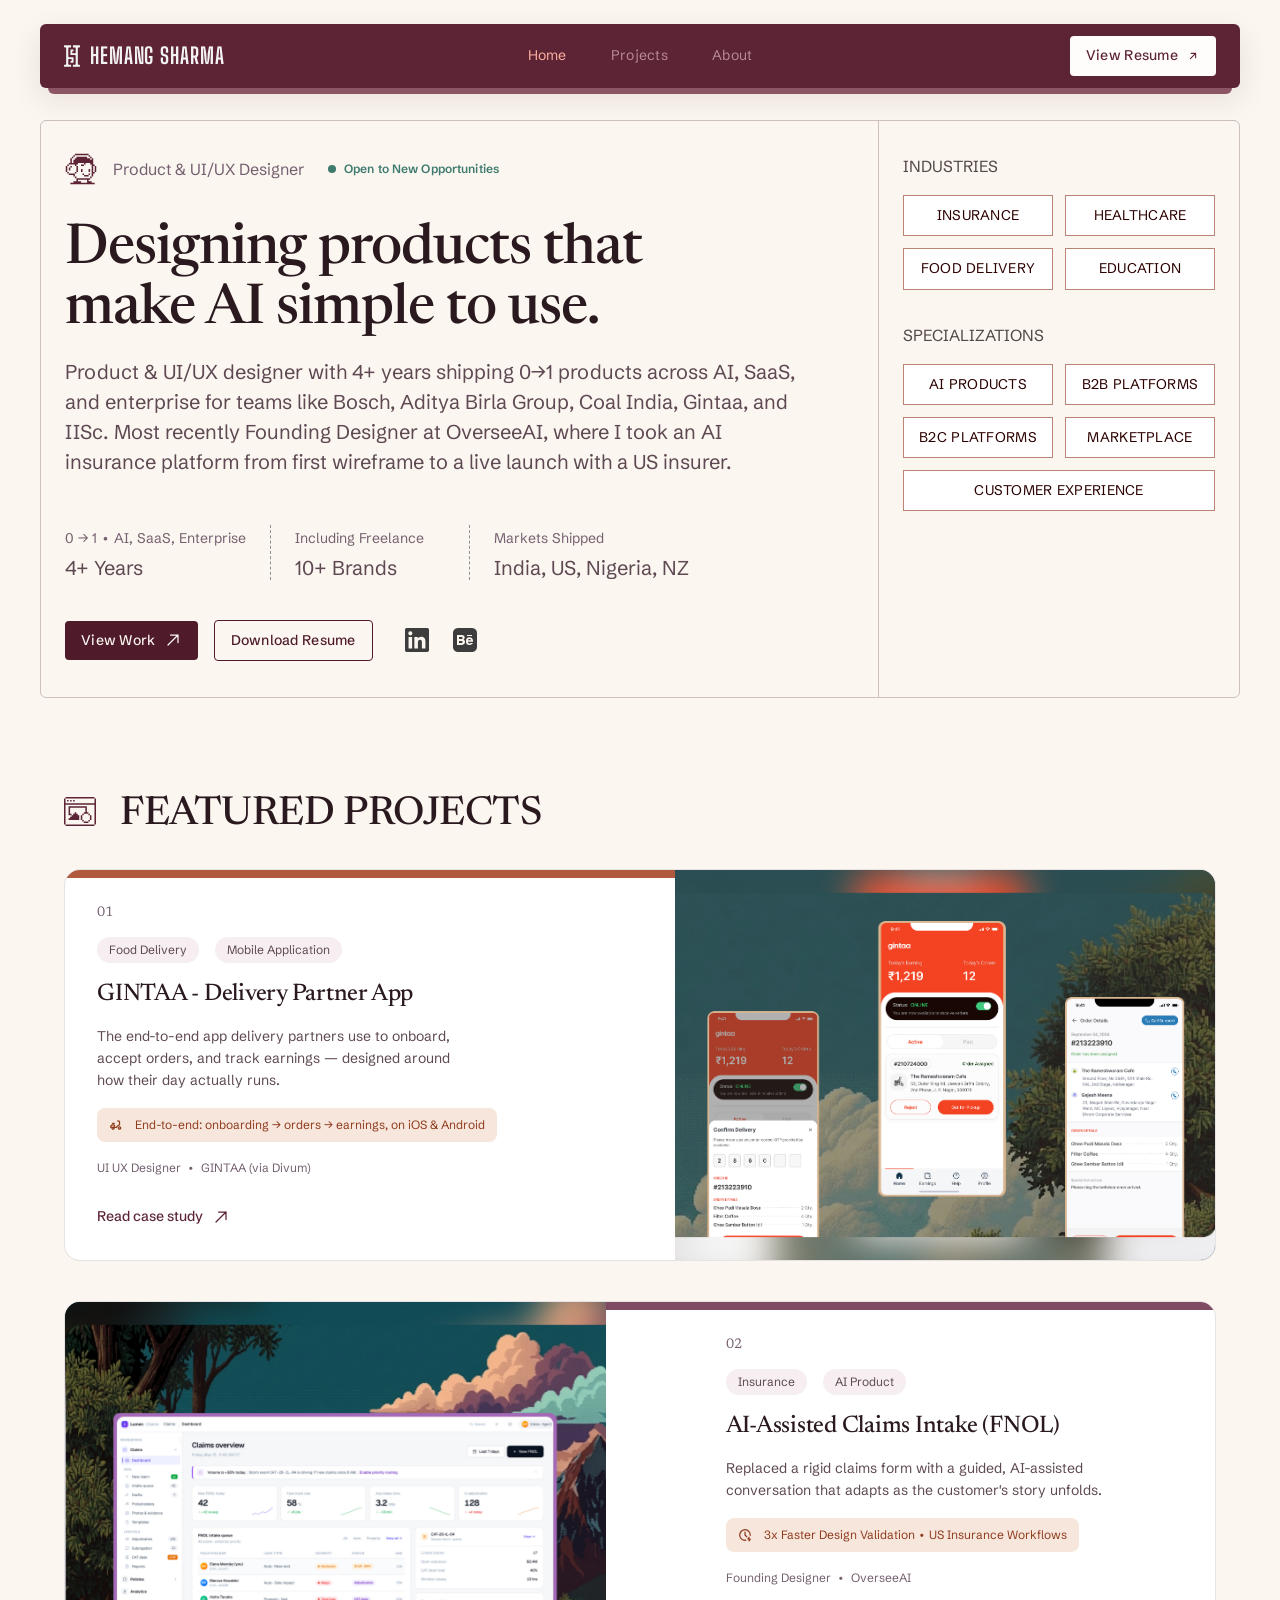
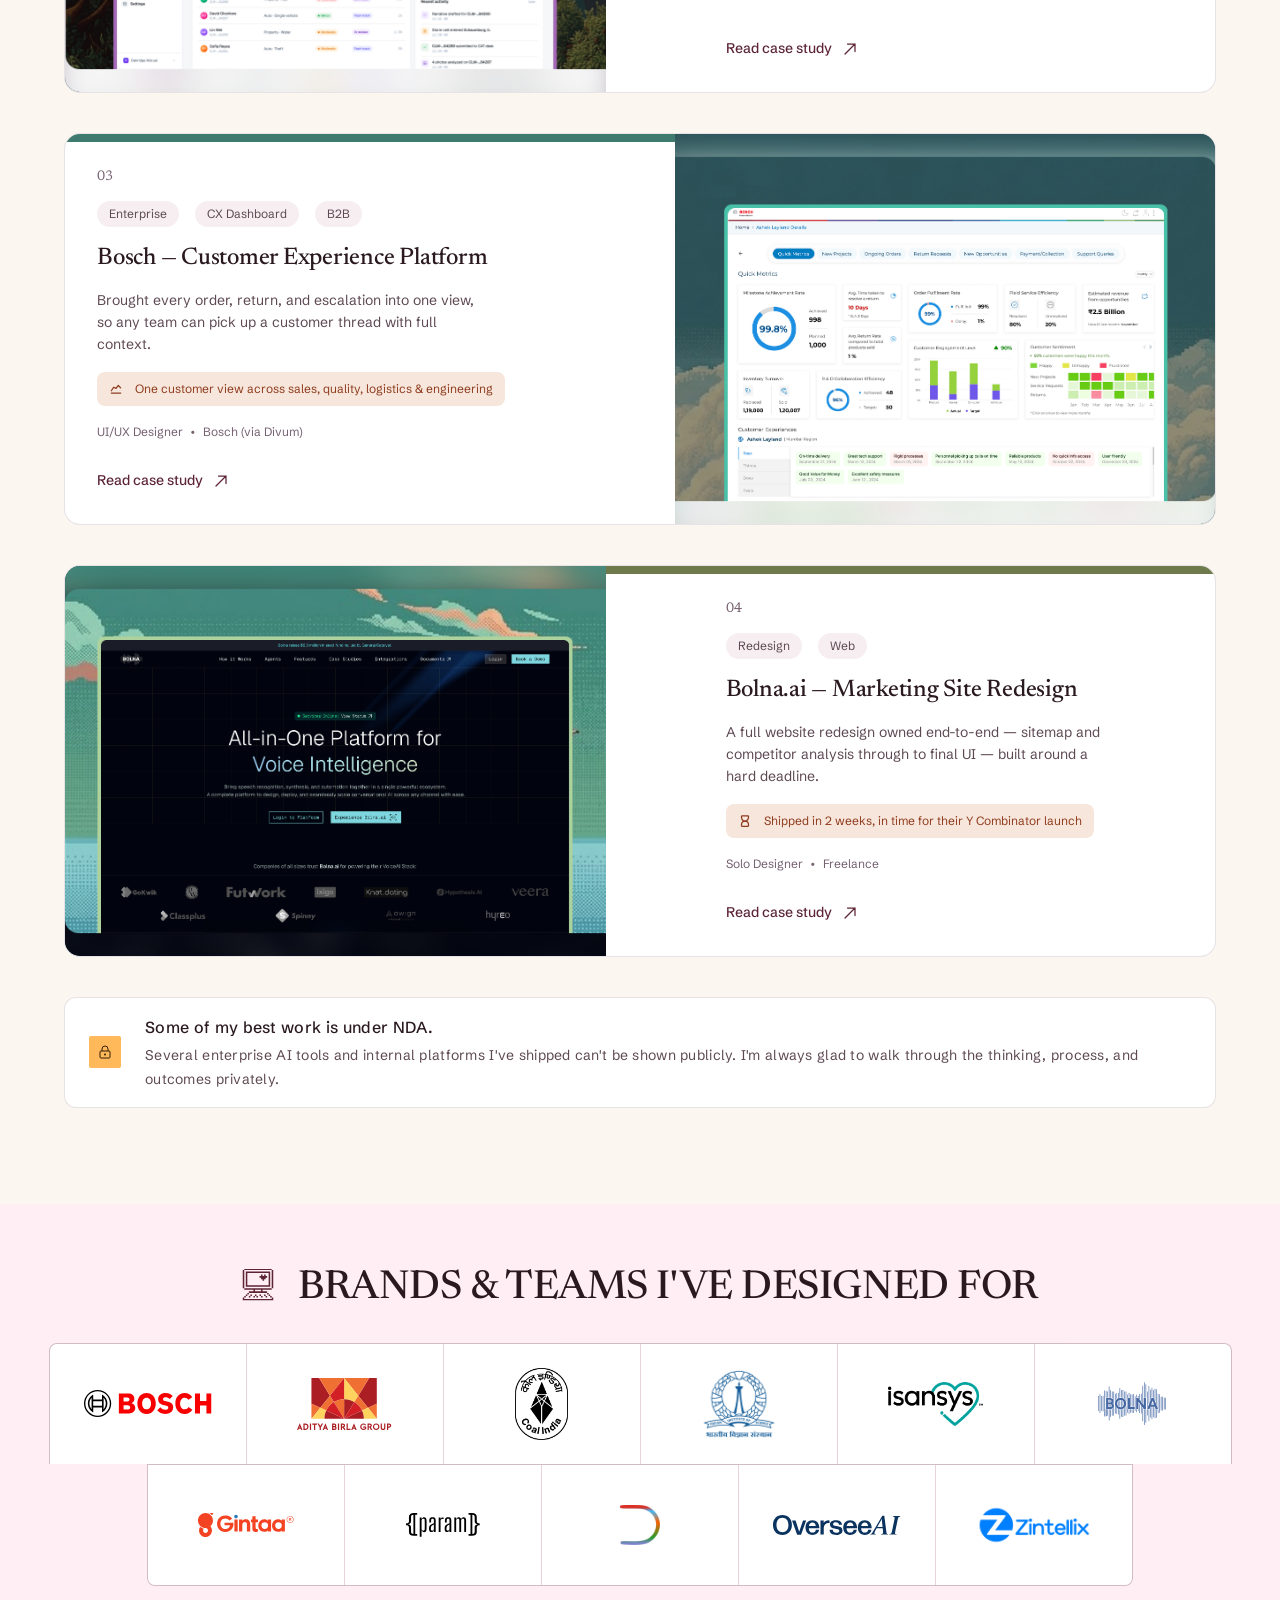
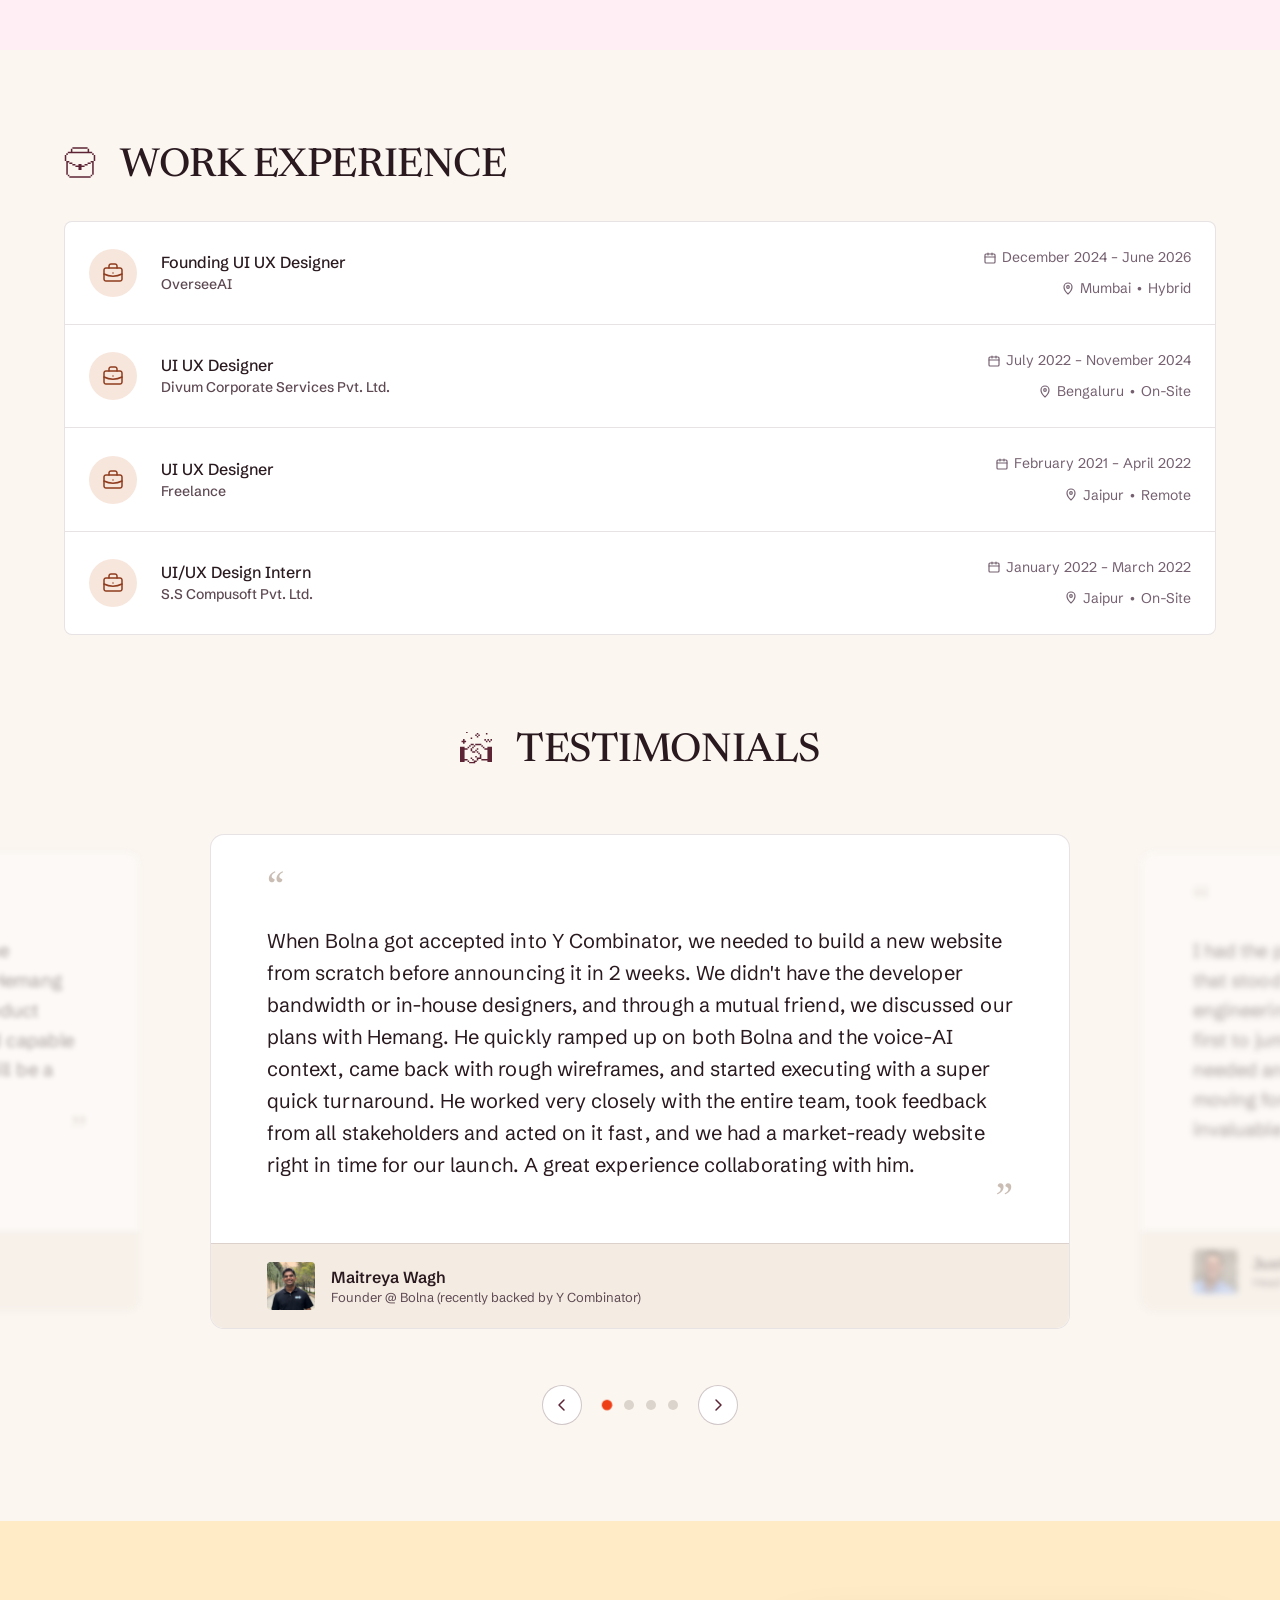
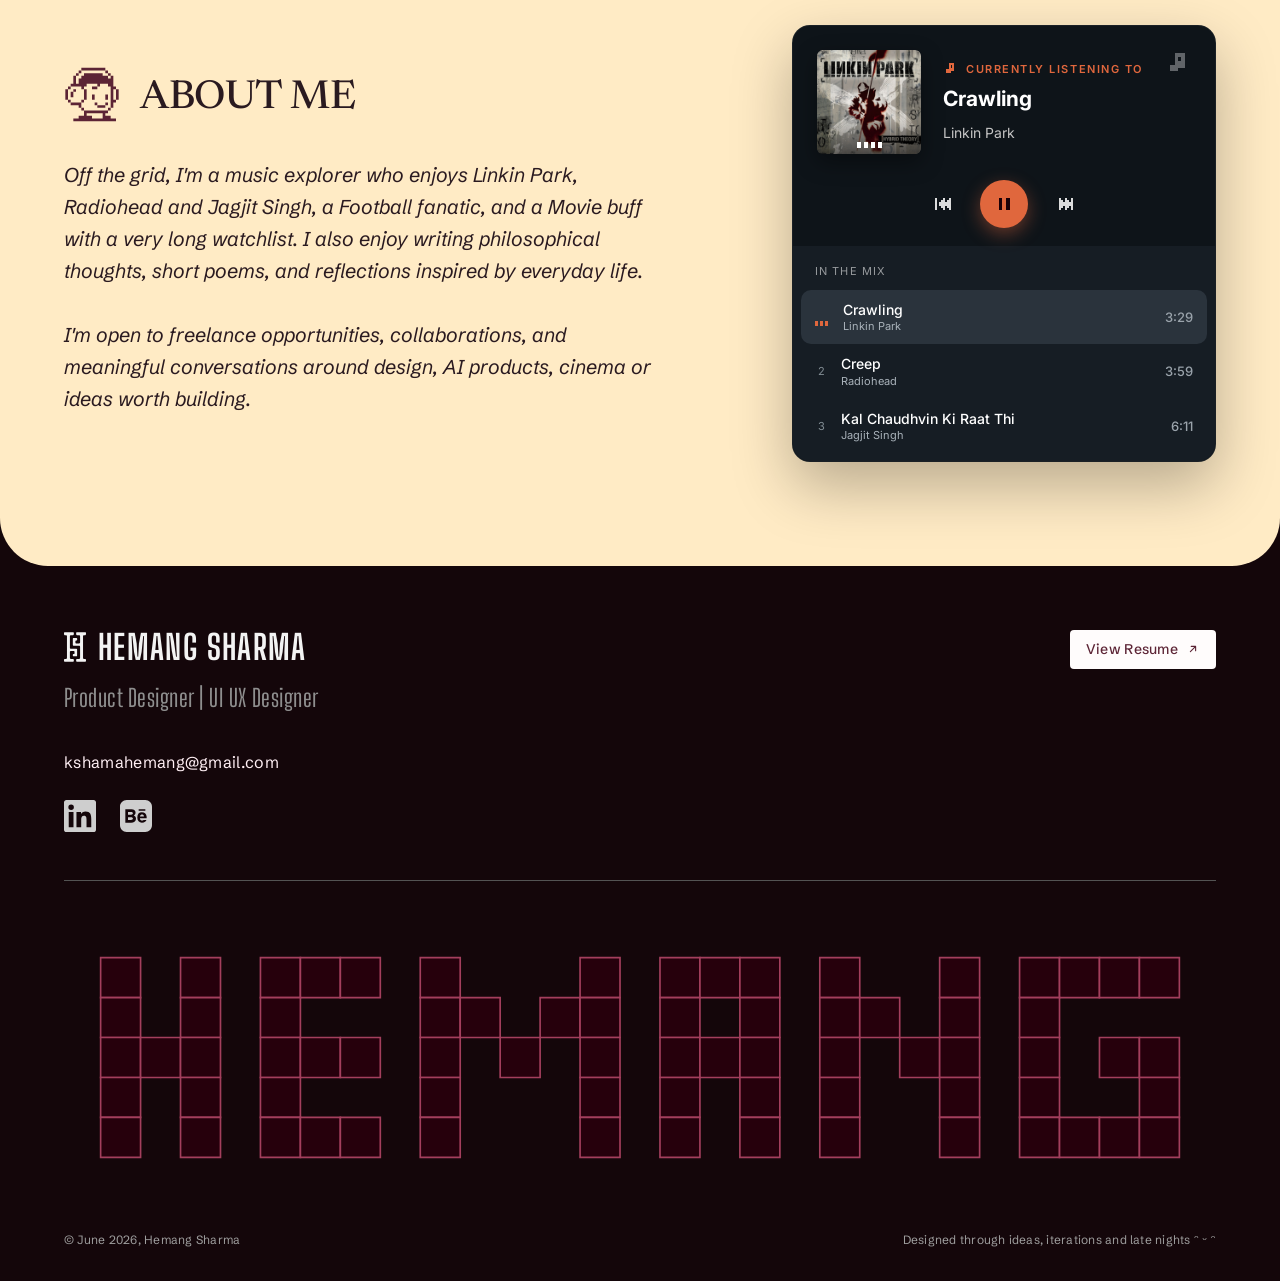
==== commit 4895d6de: "Update job title for Justin Theriot in index.html" ====
--- a/index.html
+++ b/index.html
@@ -504,7 +504,7 @@
           </div>
           <div class="tcard-foot">
             <img class="tcard-av" src="assets/testi/av-justin.png" alt="Justin Theriot">
-            <div><div class="tcard-nm">Justin Theriot</div><div class="tcard-rl">Technical Lead @ OverseeAI</div></div>
+            <div><div class="tcard-nm">Justin Theriot</div><div class="tcard-rl">Head of Engineering @ OverseeAI</div></div>
           </div>
         </article>
 
